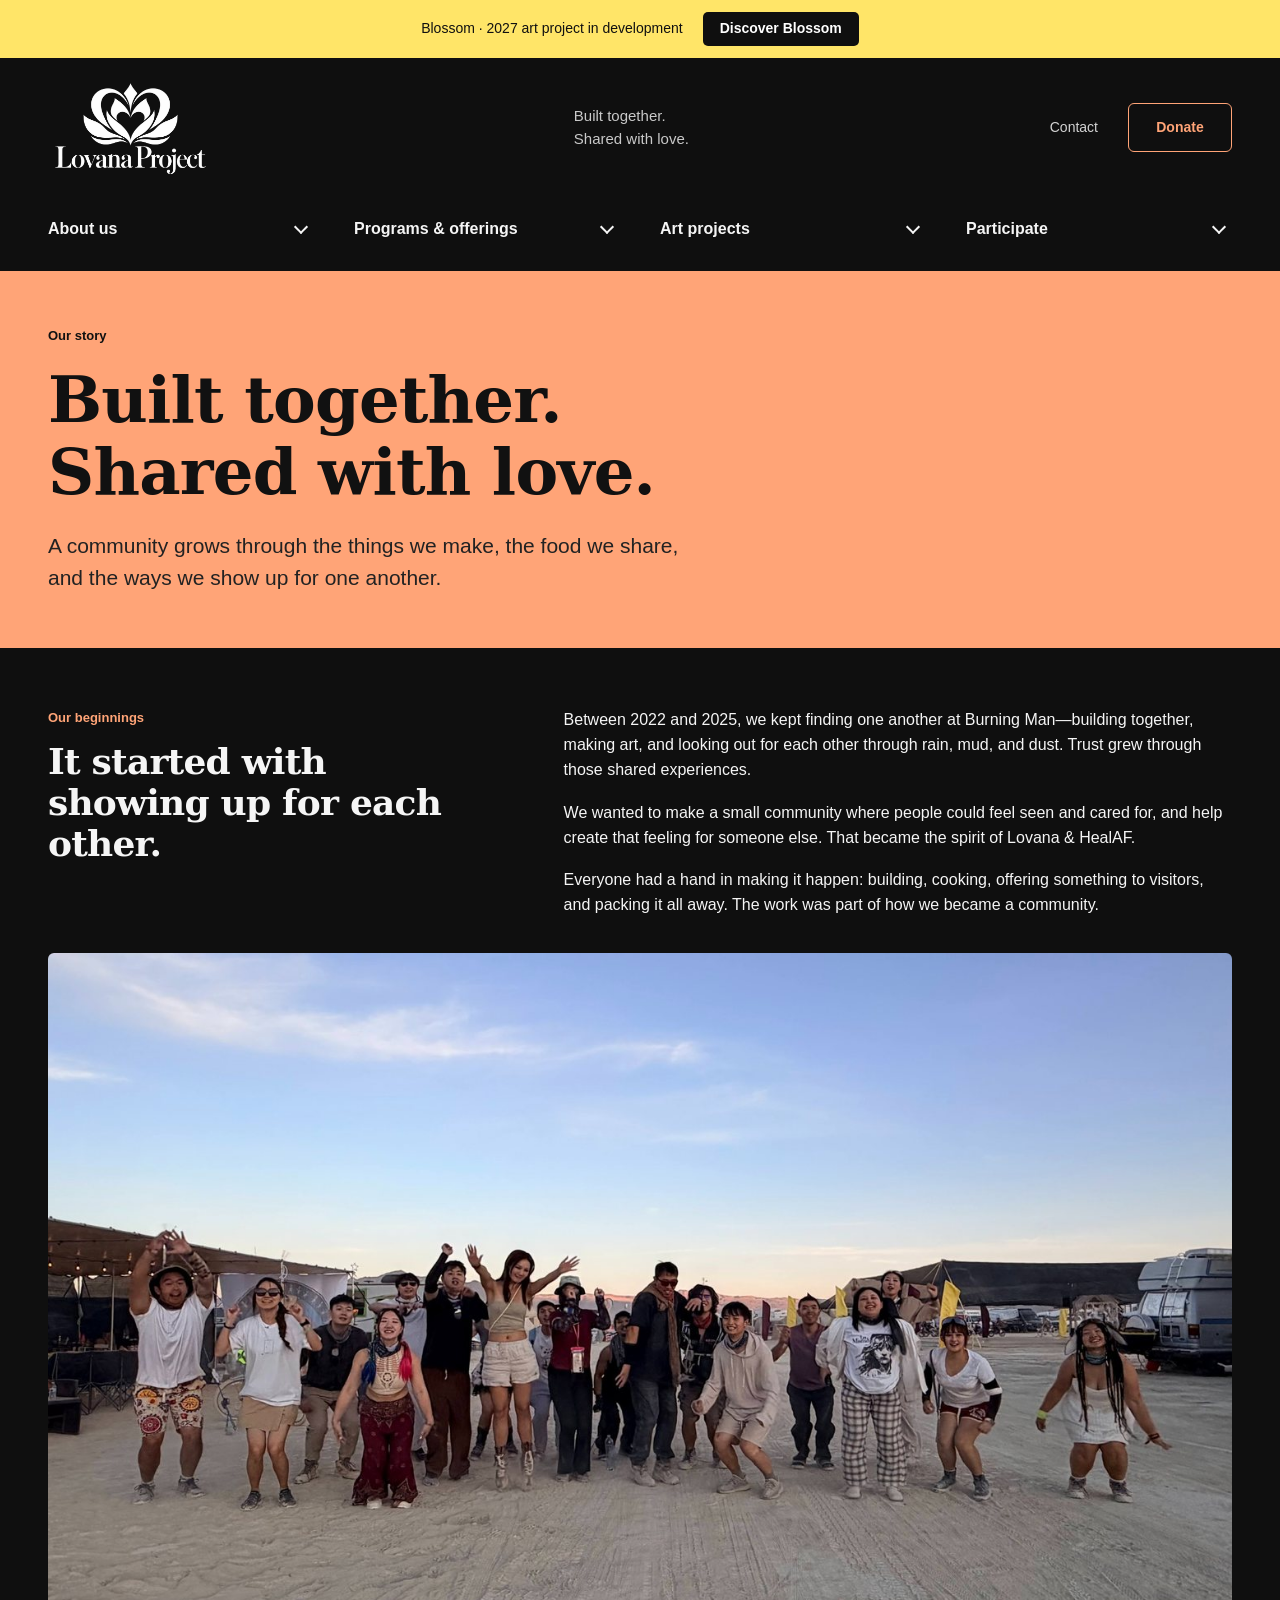
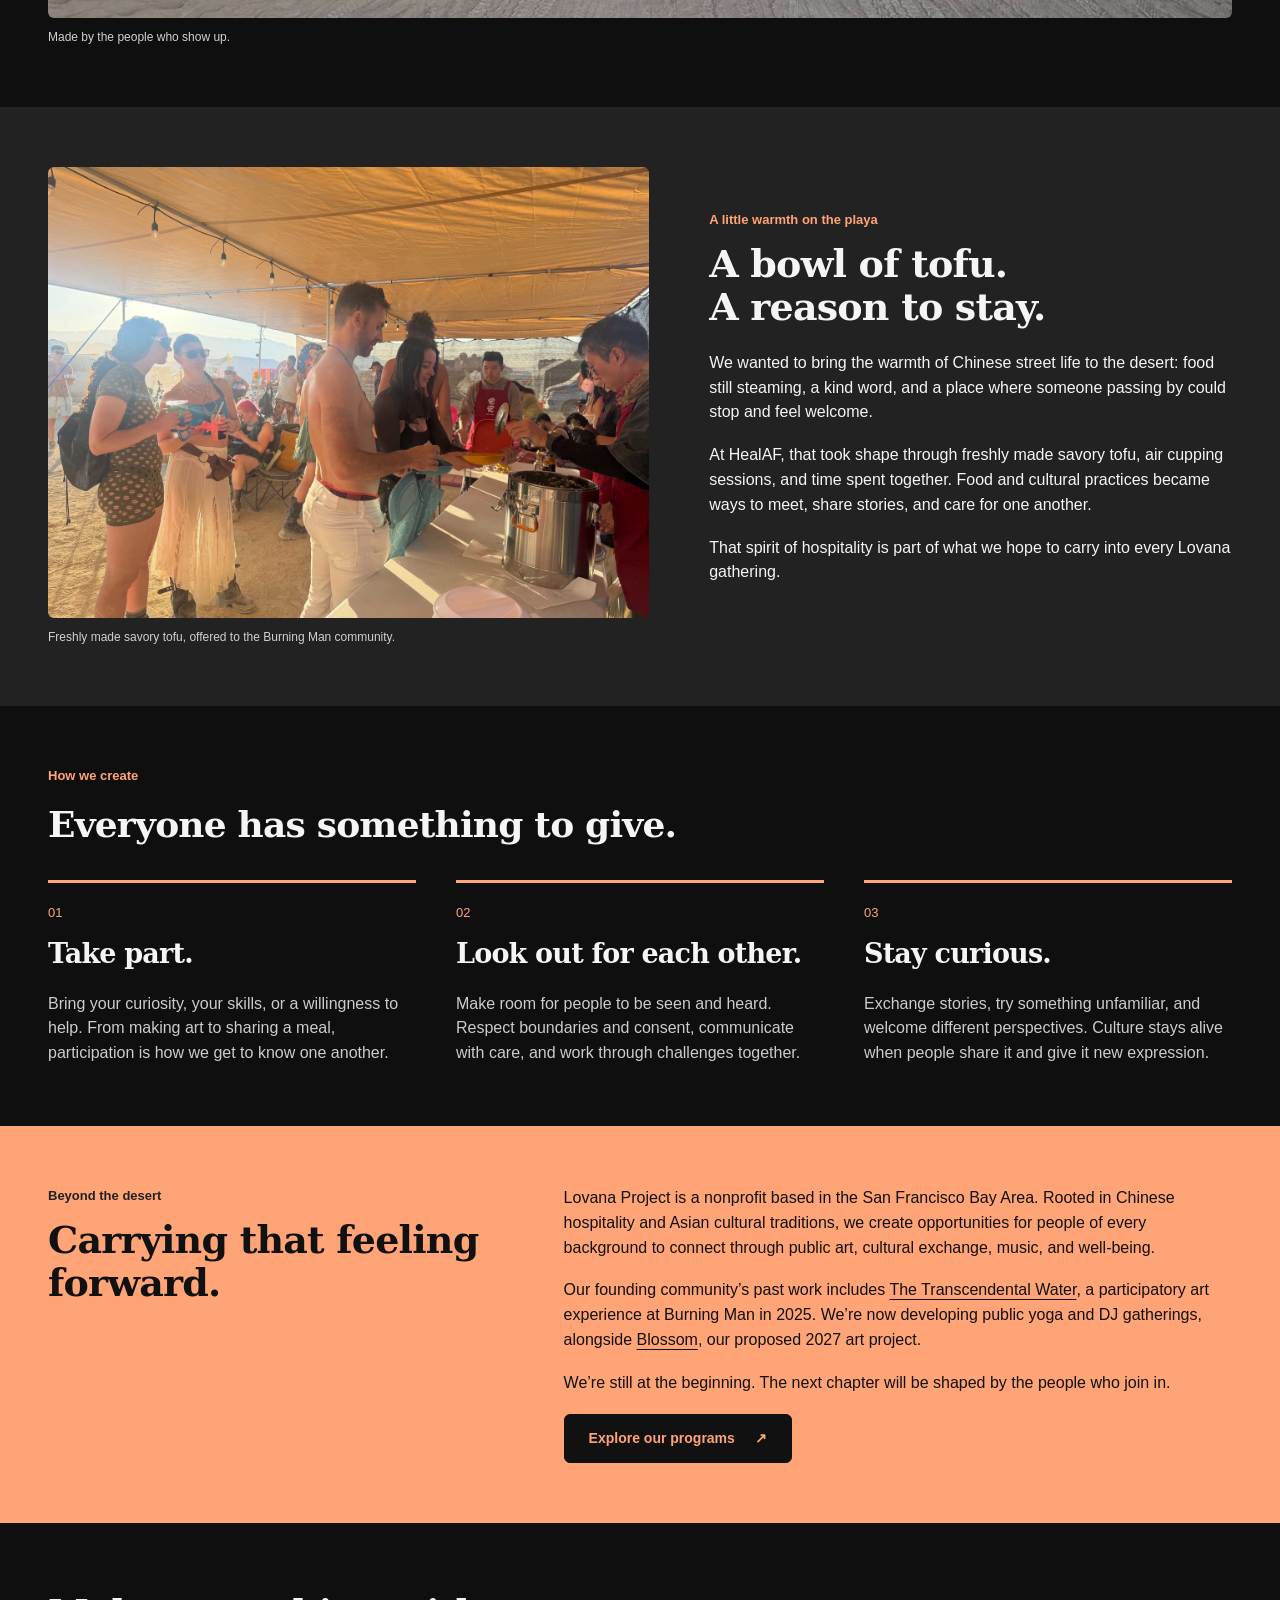
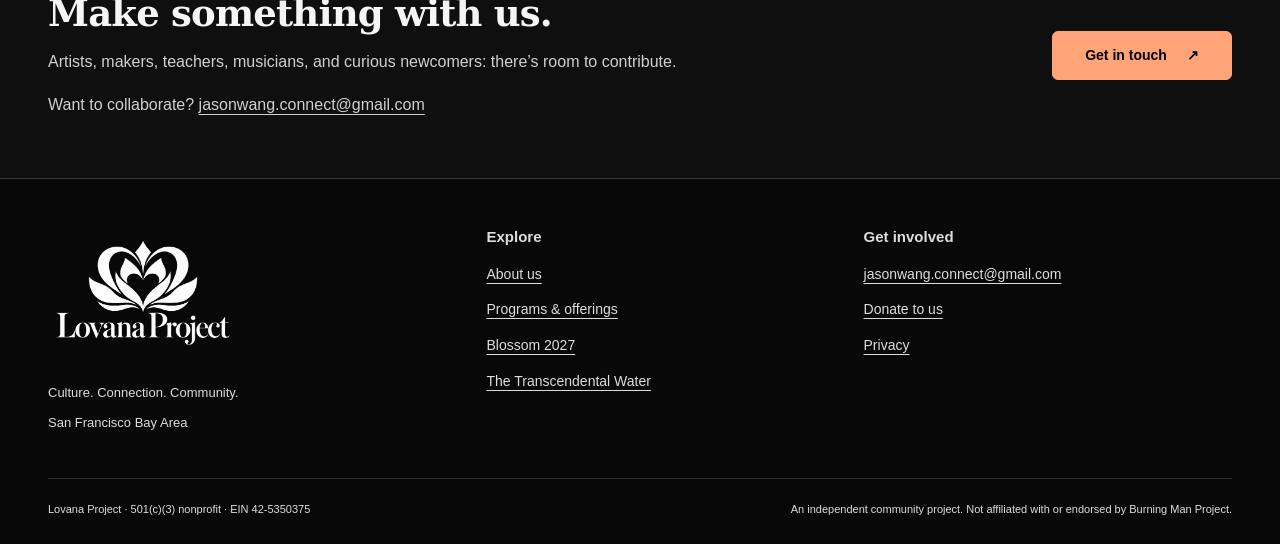
==== about.html @ 2de6d7d1 "Share Lovana's community story and refresh the public slogan" ====
<!doctype html>
<html lang="en"><head><meta charset="utf-8"><meta name="viewport" content="width=device-width, initial-scale=1"><meta name="description" content="The story of Lovana Project: friendships formed through building, gifting, and caring for one another, growing into public art and cultural connection."><meta name="theme-color" content="#111111"><title>About us — Lovana Project</title><link rel="stylesheet" href="assets/style.css?v=about-story-1"><script src="assets/site.js" defer></script></head>
<body class="about-layout"><a class="skip" href="#main">Skip to content</a><header class="movement-header">
<div class="notice-bar"><span>Blossom · 2027 art project in development</span><a href="blossom.html">Discover Blossom</a></div>
<div class="brand-row wrap"><a class="wordmark" href="index.html" aria-label="Lovana Project home"><img class="brand-logo" src="assets/lovana-logo.webp" width="640" height="427" alt="Lovana Project — lotus and heart logo" decoding="async"></a><p class="brand-message">Built together.<br>Shared with love.</p><div class="utility-links"><a href="mailto:jasonwang.connect@gmail.com">Contact</a><a class="button outline" href="donate.html">Donate</a></div></div>
<nav class="main-nav wrap" aria-label="Main navigation">
<details><summary>About us</summary><div class="dropdown-menu"><a href="about.html">Our story</a><a href="about.html#how-we-create">How we create</a><a href="mailto:jasonwang.connect@gmail.com">Contact us</a><a href="privacy.html">Privacy</a></div></details>
<details><summary>Programs &amp; offerings</summary><div class="dropdown-menu"><a href="programs.html">All programs</a><a href="programs.html#offerings">HealAF camp offerings</a><a href="programs.html#underway">Yoga &amp; DJ gatherings</a></div></details>
<details><summary>Art projects</summary><div class="dropdown-menu"><a href="blossom.html">Blossom · 2027</a><a href="programs.html#transcendental-water">The Transcendental Water · 2025</a></div></details>
<details><summary>Participate</summary><div class="dropdown-menu"><a href="index.html#participate">Get involved</a><a href="mailto:jasonwang.connect@gmail.com">Collaborate with us</a><a href="donate.html">Support Lovana Project</a></div></details>
</nav></header><main id="main">
<section class="about-masthead section"><div class="wrap"><p class="eyebrow">Our story</p><h1>Built together.<br>Shared with love.</h1><p class="intro">A community grows through the things we make, the food we share, and the ways we show up for one another.</p></div></section>
<section class="wrap section origin-story"><div><p class="tag">Our beginnings</p><h2>It started with showing up for each other.</h2></div><div class="story-copy"><p>Between 2022 and 2025, we kept finding one another at Burning Man—building together, making art, and looking out for each other through rain, mud, and dust. Trust grew through those shared experiences.</p><p>We wanted to make a small community where people could feel seen and cared for, and help create that feeling for someone else. That became the spirit of Lovana &amp; HealAF.</p><p>Everyone had a hand in making it happen: building, cooking, offering something to visitors, and packing it all away. The work was part of how we became a community.</p></div><figure class="story-wide"><img src="assets/photos/lovana-community.jpg" width="1440" height="809" alt="The Lovana community jumps together outside camp at dusk." decoding="async"><figcaption>Made by the people who show up.</figcaption></figure></section>
<section class="hospitality-story section"><div class="wrap hospitality-grid"><figure><img src="assets/photos/healaf-tofu.jpg" width="1440" height="1080" alt="HealAF volunteers serve freshly made savory tofu to visitors at Burning Man." loading="lazy" decoding="async"><figcaption>Freshly made savory tofu, offered to the Burning Man community.</figcaption></figure><div><p class="tag">A little warmth on the playa</p><h2>A bowl of tofu.<br>A reason to stay.</h2><p>We wanted to bring the warmth of Chinese street life to the desert: food still steaming, a kind word, and a place where someone passing by could stop and feel welcome.</p><p>At HealAF, that took shape through freshly made savory tofu, air cupping sessions, and time spent together. Food and cultural practices became ways to meet, share stories, and care for one another.</p><p>That spirit of hospitality is part of what we hope to carry into every Lovana gathering.</p></div></div></section>
<section class="wrap section" id="how-we-create"><div class="values-heading"><p class="eyebrow">How we create</p><h2>Everyone has something to give.</h2></div><div class="story-values"><article><span class="value-number" aria-hidden="true">01</span><h3>Take part.</h3><p>Bring your curiosity, your skills, or a willingness to help. From making art to sharing a meal, participation is how we get to know one another.</p></article><article><span class="value-number" aria-hidden="true">02</span><h3>Look out for each other.</h3><p>Make room for people to be seen and heard. Respect boundaries and consent, communicate with care, and work through challenges together.</p></article><article><span class="value-number" aria-hidden="true">03</span><h3>Stay curious.</h3><p>Exchange stories, try something unfamiliar, and welcome different perspectives. Culture stays alive when people share it and give it new expression.</p></article></div></section>
<section class="next-chapter section"><div class="wrap next-chapter-grid"><div><p class="tag">Beyond the desert</p><h2>Carrying that feeling forward.</h2></div><div><p>Lovana Project is a nonprofit based in the San Francisco Bay Area. Rooted in Chinese hospitality and Asian cultural traditions, we create opportunities for people of every background to connect through public art, cultural exchange, music, and well-being.</p><p>Our founding community’s past work includes <a href="programs.html#transcendental-water">The Transcendental Water</a>, a participatory art experience at Burning Man in 2025. We’re now developing public yoga and DJ gatherings, alongside <a href="blossom.html">Blossom</a>, our proposed 2027 art project.</p><p>We’re still at the beginning. The next chapter will be shaped by the people who join in.</p><a class="button dark" href="programs.html">Explore our programs <span aria-hidden="true">↗</span></a></div></div></section>
<section class="participate section"><div class="wrap support-inner"><div><h2>Make something with us.</h2><p>Artists, makers, teachers, musicians, and curious newcomers: there’s room to contribute.</p><p class="contact-slot">Want to collaborate? <a href="mailto:jasonwang.connect@gmail.com">jasonwang.connect@gmail.com</a></p></div><a class="button" href="mailto:jasonwang.connect@gmail.com">Get in touch <span aria-hidden="true">↗</span></a></div></section>
</main><footer class="expanded-footer"><div class="wrap footer-grid"><div class="footer-brand"><a class="wordmark" href="index.html"><img class="brand-logo" src="assets/lovana-logo.webp" width="640" height="427" alt="Lovana Project — lotus and heart logo" decoding="async"></a><p>Culture. Connection. Community.</p><p>San Francisco Bay Area</p></div><div><h2>Explore</h2><a href="about.html">About us</a><a href="programs.html">Programs &amp; offerings</a><a href="blossom.html">Blossom 2027</a><a href="programs.html#transcendental-water">The Transcendental Water</a></div><div><h2>Get involved</h2><a href="mailto:jasonwang.connect@gmail.com">jasonwang.connect@gmail.com</a><a href="donate.html">Donate to us</a><a href="privacy.html">Privacy</a></div></div><div class="wrap footer-legal"><p>Lovana Project · 501(c)(3) nonprofit<span class="ein-slot"> · EIN 42-5350375</span></p><p>An independent community project. Not affiliated with or endorsed by Burning Man Project.</p></div></footer></body></html>
---- assets/style.css ----
:root{--paper:#111;--ink:#f5f2eb;--muted:#c4c2bd;--accent:#ffa16e;--line:#454545;--panel:#202020;--serif:Georgia,'Times New Roman',serif}
*{box-sizing:border-box}html{scroll-behavior:smooth;scroll-padding-top:24px}body{margin:0;background:var(--paper);color:var(--ink);font-family:Arial,Helvetica,sans-serif;font-size:16px;line-height:1.55}a{color:inherit;text-underline-offset:4px}a:hover{color:var(--accent)}a:focus-visible{outline:3px solid var(--accent);outline-offset:5px}::selection{background:var(--accent);color:#111}.wrap{width:min(1200px,calc(100% - 96px));margin-inline:auto}img{max-width:100%}figure{margin:0}picture{display:block}figure img{display:block;width:100%;height:auto}figcaption{font-size:12px;line-height:1.55;color:var(--muted);margin-top:10px}p{margin:0 0 18px}h1,h2,h3{font-family:var(--serif);font-weight:700;line-height:1.13;letter-spacing:-.7px;margin:0 0 22px}h1{font-size:58px}h2{font-size:36px}h3{font-size:25px}em{font-style:normal;color:inherit}h3 a{text-decoration:none}.skip{position:absolute;top:-100px;left:20px;z-index:4;background:var(--accent);color:#111;padding:12px}.skip:focus{top:10px}.section{padding-block:64px}.site-header.wrap{width:100%;padding:26px max(48px,calc((100vw - 1200px)/2));display:flex;align-items:center;justify-content:space-between;gap:30px;background:#101010;border-bottom:1px solid #303030}.wordmark{font-family:var(--serif);font-size:31px;font-weight:700;line-height:1;text-decoration:none;letter-spacing:-.6px;color:var(--ink)}.wordmark span{display:block;font-size:25px;line-height:1.2;letter-spacing:0}.site-header nav{display:flex;align-items:center;gap:32px;font-size:15px;font-weight:600}.site-header nav>a{text-decoration:none}.site-header nav>a:not(.button):hover{text-decoration:underline}.button{display:inline-flex;align-items:center;justify-content:center;gap:20px;min-height:48px;padding:13px 23px;background:var(--accent);border:1px solid var(--accent);border-radius:4px;color:#111;text-decoration:none;font-size:14px;font-weight:700;line-height:1.4}.button:hover{background:#ff8a49;border-color:#ff8a49;color:#111}.button.small{min-height:44px;padding:11px 23px}.button.dark,.button.light{background:#111;border-color:#111;color:#fff}.button.dark:hover,.button.light:hover{background:#303030;color:#fff}.text-link{display:inline-block;font-size:14px;font-weight:600;text-decoration:underline;text-underline-offset:5px}.eyebrow,.tag{font-family:Arial,Helvetica,sans-serif;font-size:11px;font-weight:700;letter-spacing:1px;text-transform:uppercase;color:var(--accent)}.eyebrow{margin-bottom:18px}.tag{margin-bottom:13px}.intro{font-size:20px;line-height:1.5;max-width:720px}.fine{font-size:12px;line-height:1.6;color:var(--muted)}.large-copy{font-size:23px;line-height:1.45}.home-hero{position:relative;background:#111}.home-hero .hero-photo img{width:100%;height:auto;display:block;border-radius:0}.home-hero .hero-photo picture{position:relative}.home-hero .hero-photo picture:after{content:"";position:absolute;inset:0;background:linear-gradient(180deg,rgba(0,0,0,.58),transparent 62%);pointer-events:none}.home-hero .hero-photo figcaption{padding:10px max(48px,calc((100vw - 1200px)/2));margin:0;display:flex;justify-content:space-between;gap:20px;background:#111}.splash-copy{position:absolute;top:9%;left:max(48px,calc((100vw - 1200px)/2));max-width:650px;pointer-events:none}.splash-copy h1{font-size:clamp(38px,5.1vw,76px);color:#fff;text-shadow:0 2px 12px #0005}.splash-copy p{font-size:17px;color:#fff}.welcome-band{background:var(--accent);color:#111;padding-block:38px}.welcome-inner{display:flex;align-items:center;justify-content:space-between;gap:60px}.welcome-inner>div{max-width:800px}.welcome-inner h2{font-size:31px;margin-bottom:12px}.welcome-inner p{margin:0}.welcome-inner .button{flex-shrink:0}.heading-row{display:flex;align-items:center;justify-content:space-between;gap:30px;margin-bottom:28px}.heading-row h2{margin:0}.story-cards{display:grid;grid-template-columns:repeat(3,1fr);gap:32px}.story-cards article{display:flex;flex-direction:column;align-items:flex-start}.card-image{width:100%;display:block;margin-bottom:20px}.card-image img{display:block;width:100%;aspect-ratio:4/3;object-fit:cover;border-radius:4px}.story-cards h3{margin-bottom:14px}.story-cards .tag{margin-bottom:10px}.story-cards p:not(.tag){font-size:15px;color:var(--muted)}.story-cards .button{margin-top:auto}.upcoming-note{border-top:1px solid var(--line);padding-top:27px;margin:35px 0 0;color:var(--muted);font-size:14px}.upcoming-note a{color:var(--accent)}.about-band{background:var(--panel)}.about-inner{display:grid;grid-template-columns:1fr 1.15fr;gap:80px}.about-inner p:not(.tag){color:var(--muted)}.about-inner .text-link{color:var(--accent)}.participate{background:#262626}.participate .eyebrow{color:var(--accent)}.participate p{max-width:760px;color:var(--muted)}.participate .button.light{background:var(--accent);color:#111;border-color:var(--accent)}.support-inner{display:flex;justify-content:space-between;align-items:center;gap:50px}.support-inner h2{margin-bottom:15px}.support-inner p:last-child{margin-bottom:0}.support-inner .button{min-width:180px;flex-shrink:0}.site-footer.wrap{width:100%;padding:40px max(48px,calc((100vw - 1200px)/2));display:flex;justify-content:space-between;gap:45px;background:#080808;font-size:12px;border-top:1px solid #333}.site-footer .wordmark{display:block;margin-bottom:20px;font-size:28px}.site-footer .wordmark span{font-size:22px}.site-footer p{margin-bottom:8px}.site-footer>div:last-child{max-width:490px}.affiliation{margin-top:18px}.page-intro{padding-block:58px 45px}.page-intro h1{font-size:60px;margin-bottom:25px}.page-intro>.intro{max-width:780px;color:var(--muted)}.section-nav{display:flex;gap:15px 28px;flex-wrap:wrap;margin-top:28px;font-size:14px}.section-nav a{color:var(--accent);padding-block:6px}.section-heading{display:flex;justify-content:space-between;align-items:flex-start;gap:50px;margin-bottom:30px}.section-heading h2{width:66%;margin:0}.underway{background:#1d1d1d}.blossom-teaser{display:grid;grid-template-columns:1.35fr 1fr;gap:40px;align-items:center;text-decoration:none;margin-bottom:40px}.blossom-teaser>img{display:block;width:100%;height:auto;border-radius:4px}.blossom-teaser>span{display:flex;flex-direction:column;align-items:flex-start;gap:15px;color:var(--ink)}.blossom-teaser .tag{margin:0}.blossom-teaser strong{font-family:var(--serif);font-size:42px;line-height:1.1}.blossom-teaser .text-link{color:var(--accent)}.program{display:grid;grid-template-columns:45px 1fr 1.35fr;gap:24px;padding-block:30px;border-top:1px solid var(--line)}.program-number{color:var(--muted);font-size:12px;padding-top:3px}.program h3{font-size:28px;margin:0}.program .tag{margin-bottom:12px}.program-detail p:not(.fine){color:var(--muted);font-size:15px}.program-detail p:last-child{margin-bottom:0}.programs{background:#111}.camp-gallery{display:grid;grid-template-columns:1fr 1fr;gap:24px;margin:12px 0 30px}.camp-gallery img{width:100%;aspect-ratio:4/3;object-fit:cover;border-radius:4px}.camp-gallery .tofu-offering{grid-column:1 / -1}.camp-gallery .tofu-offering img{aspect-ratio:16/9;object-position:center 55%}.past{display:grid;grid-template-columns:1fr 2fr;gap:40px}.past .year{font-family:var(--serif);font-size:72px;font-weight:700;color:var(--accent);line-height:1}.past>div>p:not(.tag):not(.eyebrow):not(.large-copy){color:var(--muted)}.art-gallery{grid-column:1 / -1;display:grid;grid-template-columns:1.5fr 1fr;gap:24px}.art-gallery img{height:440px;width:100%;object-fit:cover;border-radius:4px}.art-gallery figure:last-child img{object-position:center 64%}.project-moments{grid-column:1 / -1;display:grid;grid-template-columns:1.25fr 1fr;gap:24px}.project-moments figure:nth-child(1){grid-column:1;grid-row:1}.project-moments figure:nth-child(2){grid-column:1;grid-row:2}.project-moments figure:nth-child(3){grid-column:2;grid-row:1 / 3;align-self:center}.project-moments img{height:auto;width:100%;display:block;border-radius:4px}.back-link{display:inline-block;font-size:13px;margin-bottom:25px;color:var(--accent)}.blossom-title{display:flex;align-items:center;justify-content:space-between;gap:50px}.blossom-title h1{font-size:92px;margin:0}.blossom-title>.intro{max-width:440px;margin:0}.project-status{font-size:13px;color:var(--muted);margin-block:22px 30px}.blossom-hero img,.blossom-journey img,.design-section figure img{width:100%;height:auto;display:block;border-radius:4px}.project-story{display:grid;grid-template-columns:1fr 2fr;gap:40px}.project-story>div{max-width:750px}.project-story p:not(.large-copy):not(.eyebrow){color:var(--muted)}.project-story .button{margin-top:12px}.video-note{margin-top:10px}.blossom-journey{background:#232323}.journey-steps{list-style:none;padding:0;display:grid;grid-template-columns:repeat(3,1fr);gap:32px;margin:32px 0 0}.journey-steps h3{font-size:24px;margin-bottom:12px}.journey-steps p{font-size:14px;margin:0;color:var(--muted)}.journey-steps .tag{display:block;margin-bottom:12px}.design-section{background:#1c1c1c}.project-facts{display:grid;grid-template-columns:repeat(3,1fr);gap:25px 35px;margin:35px 0 26px}.project-facts div{border-top:1px solid var(--line);padding-top:15px}.project-facts dt{text-transform:uppercase;font-size:10px;letter-spacing:1px;margin-bottom:9px;color:var(--accent)}.project-facts dd{margin:0;font-size:15px}.project-actions{display:flex;align-items:center;gap:25px;flex-wrap:wrap}.project-actions .text-link{color:var(--accent)}.giving-simple{min-height:65vh;padding-block:90px 80px;text-align:center;max-width:850px}.giving-simple h1{font-size:58px;margin-bottom:25px}.giving-simple .intro{max-width:600px;margin:0 auto 35px;color:var(--muted)}.giving-simple #giving-status{margin:0 auto 35px;max-width:560px}.giving-simple #giving-status>.button{min-width:300px;min-height:80px;font-size:24px;padding:22px 40px;gap:40px}.giving-note{font-size:13px;line-height:1.65;color:var(--muted);max-width:390px;margin:18px auto 0}.giving-simple>.fine{margin:0}.prose{max-width:850px;padding-block:65px}.prose h1{font-size:60px;margin-bottom:30px}.prose h2{font-size:28px;margin-top:40px}.prose p{color:var(--muted)}.anchor-alias{display:block}
@media(max-width:1000px){.wrap{width:calc(100% - 56px)}.site-header.wrap{padding-inline:28px}.site-header nav{gap:22px;font-size:14px}.splash-copy{left:28px}.home-hero .hero-photo figcaption,.site-footer.wrap{padding-inline:28px}.welcome-inner{gap:30px}.story-cards{gap:22px}.about-inner{gap:40px}.blossom-title{align-items:flex-start;flex-direction:column;gap:18px}.blossom-title h1{font-size:85px}.art-gallery img{height:350px}.project-facts{grid-template-columns:repeat(2,1fr)}}
@media(max-width:720px){.wrap{width:calc(100% - 40px)}.section{padding-block:44px}.site-header.wrap{padding:19px 20px;gap:20px;align-items:flex-start}.wordmark{font-size:25px}.wordmark span{font-size:21px}.site-header nav{gap:12px 18px;flex-wrap:wrap;justify-content:flex-end;font-size:12px;max-width:240px}.site-header nav .button{padding:8px 17px;min-height:36px;font-size:12px}.splash-copy{left:20px;top:8%;max-width:270px}.splash-copy h1{font-size:clamp(26px,6.7vw,40px);margin-bottom:9px;letter-spacing:-.5px}.splash-copy p{font-size:12px}.home-hero .hero-photo figcaption{padding:9px 20px;font-size:10px;gap:10px}.home-hero .hero-photo figcaption>span:first-child{display:none}.welcome-band{padding-block:28px}.welcome-inner,.support-inner{display:block}.welcome-inner h2{font-size:26px}.welcome-inner .button{margin-top:24px}.heading-row{display:block}.heading-row h2{font-size:31px;margin-bottom:15px}.story-cards{grid-template-columns:1fr;gap:35px}.card-image img{aspect-ratio:4/3}.story-cards article{max-width:520px}.story-cards h3{font-size:26px}.story-cards .button{margin-top:5px}.about-inner,.past,.project-story{grid-template-columns:1fr;gap:18px}.about-inner h2{font-size:31px}.support-inner .button{margin-top:25px}.site-footer.wrap{padding:30px 20px;flex-direction:column;gap:25px}.site-footer .wordmark{font-size:25px;margin-bottom:15px}.site-footer .wordmark span{font-size:21px}.page-intro{padding-block:40px 35px}.page-intro h1{font-size:43px}.intro{font-size:18px}.section-heading{display:block;margin-bottom:25px}.section-heading h2{width:100%;font-size:31px}.section-heading>.eyebrow{margin-bottom:14px}.section-nav{gap:8px 24px;margin-top:20px}.blossom-teaser{grid-template-columns:1fr;gap:22px;margin-bottom:30px}.blossom-teaser strong{font-size:35px}.program{grid-template-columns:22px 1fr;gap:15px;padding-block:25px}.program-detail{grid-column:2}.program h3{font-size:26px}.programs .camp-gallery{grid-template-columns:1fr;gap:23px}.camp-gallery .tofu-offering{grid-column:auto}.camp-gallery .tofu-offering img{aspect-ratio:auto}.art-gallery{grid-template-columns:1fr;gap:22px}.art-gallery img{height:auto;object-fit:contain}.art-gallery figure:last-child{max-width:480px;width:100%;margin-inline:auto}.past .year{font-size:55px}.project-moments{grid-template-columns:1fr;gap:22px}.project-moments figure:nth-child(n){grid-column:auto;grid-row:auto}.project-moments figure:last-child{width:100%;max-width:480px;margin-inline:auto}.blossom-title h1{font-size:67px}.blossom-title>.intro{font-size:18px}.project-story h2{font-size:31px}.large-copy{font-size:21px}.journey-steps{grid-template-columns:1fr;gap:28px}.project-facts{grid-template-columns:1fr;gap:20px}.project-actions{gap:20px}.giving-simple{padding-block:65px}.giving-simple h1{font-size:43px}.giving-simple #giving-status>.button{width:100%;min-width:0;font-size:23px}.prose{padding-block:40px}.prose h1{font-size:45px}.prose h2{font-size:26px}}
@media(prefers-reduced-motion:reduce){html{scroll-behavior:auto}}

@media(max-width:720px){.splash-copy p{display:none}}

/* Layout system informed by Burning Man's layered navigation and campaign sections. */
:root{--paper:#0f0f0f;--ink:#f5f5f5;--accent:#ffa477;--muted:#d0d0d0;--serif:Rockwell,'Rockwell Nova','Roboto Slab','DejaVu Serif','Sitka Small',serif;--yellow:#ffe568}
body{font-family:Roboto,Inter,'Helvetica Neue',Arial,sans-serif;background:#0f0f0f}h1,h2,h3{letter-spacing:-.8px;font-family:var(--serif);font-weight:700}h2{font-size:36px}h3{font-size:23px}.section{padding-block:60px}.button{border-radius:6px;background:#ffa477;color:#000;font-size:14px;padding:14px 24px;min-height:49px}.button:hover{background:#ff8b46;color:#000}.eyebrow,.tag{text-transform:none;letter-spacing:0;font-size:13px;font-weight:600}.text-link{font-weight:600}
.movement-header{position:relative;z-index:20;background:#0f0f0f;color:#f5f5f5}.notice-bar{background:var(--yellow);color:#101010;padding:12px 24px;display:flex;align-items:center;justify-content:center;gap:20px;font-size:14px}.notice-bar a{background:#0f0f0f;border-radius:5px;color:#fff;text-decoration:none;padding:6px 17px;font-weight:600}.notice-bar a:hover{color:#ffa477}.brand-row{display:flex;align-items:center;justify-content:space-between;gap:40px;padding-block:23px}.movement-header .wordmark{font-family:var(--serif);font-size:32px;line-height:.95;letter-spacing:-1px}.movement-header .wordmark span{font-family:inherit;font-size:27px;line-height:1.25;letter-spacing:-.6px}.brand-message{font-size:15px;color:#c9c9c9;margin:0 auto;line-height:1.5}.utility-links{display:flex;align-items:center;gap:30px;font-size:14px}.utility-links>a:not(.button){color:#d3d3d3;text-decoration:none}.utility-links .outline{background:transparent;border:1px solid #ffa477;color:#ffa477;min-width:104px;padding:11px 24px}.utility-links .outline:hover{background:#ffa477;color:#000}.main-nav{display:grid;grid-template-columns:repeat(4,1fr);gap:40px;padding-block:9px 19px}.main-nav details{position:relative}.main-nav summary{display:flex;align-items:center;justify-content:space-between;gap:14px;list-style:none;cursor:pointer;padding:10px 0;font-size:16px;font-weight:600}.main-nav summary::-webkit-details-marker{display:none}.main-nav summary:after{content:'';display:block;width:8px;height:8px;border-right:2px solid #f5f5f5;border-bottom:2px solid #f5f5f5;transform:rotate(45deg);margin-right:8px;margin-top:-5px}.main-nav details[open] summary{color:#ffa477}.main-nav details[open] summary:after{transform:rotate(225deg);margin-top:3px;border-color:#ffa477}.dropdown-menu{position:absolute;top:100%;left:-18px;min-width:270px;background:#202020;border-top:3px solid #ffa477;border-radius:0 0 5px 5px;padding:12px 0;box-shadow:0 12px 24px #0007}.main-nav details:last-child .dropdown-menu{left:auto;right:0}.dropdown-menu a{display:block;padding:11px 18px;text-decoration:none;font-size:14px;color:#f5f5f5;line-height:1.4}.dropdown-menu a:hover,.dropdown-menu a:focus{background:#333;color:#ffa477}.main-nav summary:focus-visible{outline:2px solid #ffa477;outline-offset:5px}
.home-hero .hero-photo picture:after{display:none}.home-hero .hero-photo img{height:clamp(420px,43vw,620px);width:100%;object-fit:cover;object-position:center 73%}.home-hero .hero-photo figcaption{font-size:11px;padding-block:8px;background:#0f0f0f}.welcome-band{position:relative;margin-top:-10px;padding:50px 0 55px;background:#ffa477;clip-path:polygon(0 3%,5% 2%,10% 3%,15% 1%,20% 2%,25% 3%,30% 1%,35% 2%,40% 3%,45% 1%,50% 3%,55% 2%,60% 1%,65% 3%,70% 2%,75% 1%,80% 2%,85% 3%,90% 1%,95% 2%,100% 3%,100% 97%,95% 98%,90% 97%,85% 99%,80% 98%,75% 97%,70% 99%,65% 97%,60% 98%,55% 99%,50% 97%,45% 98%,40% 99%,35% 97%,30% 98%,25% 99%,20% 97%,15% 98%,10% 99%,5% 97%,0 98%)}.welcome-inner{display:grid;grid-template-columns:220px 1fr auto;align-items:center;gap:38px}.welcome-inner>div{max-width:650px}.ribbon-photo{width:220px;height:220px;border-radius:50%;overflow:hidden}.ribbon-photo img{width:100%;height:100%;object-fit:cover;object-position:65% center}.welcome-inner .ribbon-kicker{font-size:14px;font-weight:600;margin:0 0 10px}.welcome-inner h1{font-size:34px;line-height:1.15;margin:0 0 16px;letter-spacing:-1px}.welcome-inner h1 br{display:none}.welcome-inner p{font-size:16px}.welcome-inner .button{background:#0f0f0f;color:#ffa477;border-color:#0f0f0f;min-width:180px}.welcome-inner .button:hover{background:#2a2a2a}.home-layout .heading-row{margin-bottom:26px}.home-layout .heading-row h2{font-size:35px}.home-layout .heading-row .text-link{font-size:13px;color:#ffa477}.story-cards{grid-template-columns:repeat(4,1fr);gap:30px}.story-cards h3{font-size:22px;line-height:1.27;letter-spacing:-.6px}.story-cards p:not(.tag){font-size:15px;line-height:1.45}.story-cards .tag{font-size:11px;margin-bottom:10px;color:#ffa477}.card-image{margin-bottom:17px}.card-image img{border-radius:6px;aspect-ratio:4/3}.story-cards .button{font-size:13px;padding:12px 16px;min-height:46px;margin-top:6px}.program-poster{width:100%;aspect-ratio:4/3;background:#ffa477;border-radius:6px;color:#101010;display:flex;flex-direction:column;justify-content:center;padding:22px;margin-bottom:17px;font-family:var(--serif);font-weight:700;font-size:26px;line-height:1.15;letter-spacing:-1px}.story-cards .upcoming-note{border:0;margin:0;padding:0;font-size:15px;line-height:1.45}.story-cards .upcoming-note a{display:inline-block;background:#ffa477;color:#000;text-decoration:none;border-radius:6px;font-weight:700;padding:12px 16px;margin-top:20px;font-size:13px}.underway-board{background-color:#181818;background-image:linear-gradient(135deg,#232323 25%,transparent 25%),linear-gradient(225deg,#232323 25%,transparent 25%),linear-gradient(45deg,#131313 25%,transparent 25%),linear-gradient(315deg,#131313 25%,transparent 25%);background-size:130px 130px;background-position:0 0,0 0,65px 65px,65px 65px}.underway-grid{display:grid;grid-template-columns:.75fr 1.3fr;gap:55px;align-items:start}.underway-grid>figure{padding-top:8px}.underway-grid>figure img{border-radius:6px}.underway-grid h2{font-size:36px;margin-bottom:22px}.underway-row{display:grid;grid-template-columns:57px 1fr 20px;gap:20px;align-items:start;background:#0f0f0fe8;border:1px solid #666;border-radius:6px;padding:20px;text-decoration:none;margin-bottom:14px}.underway-row:hover{border-color:#ffa477;color:inherit}.row-year{color:#ffa477;font-size:14px;font-weight:700}.underway-row strong{display:block;font-family:var(--serif);font-size:23px;line-height:1.2;letter-spacing:-.5px;margin-bottom:8px}.underway-row>span>span{display:block;font-size:14px;color:#ccc}.underway-grid .button{margin-top:9px}.about-band{background:#ffa477;color:#0f0f0f}.about-inner{display:grid;grid-template-columns:1fr 1.3fr;gap:20px 55px;align-items:start}.community-cutout{grid-column:1;grid-row:1 / 3;align-self:center}.community-cutout img{height:auto;border-radius:45% 45% 8px 8px}.about-inner>div{grid-column:2}.about-inner h2{font-size:36px}.about-inner .tag{color:#0f0f0f;font-size:14px}.about-inner p:not(.tag){color:#222;font-size:16px}.about-inner .text-link{color:#0f0f0f}.participate{background:#0f0f0f}.support-inner{padding-top:10px}.support-inner h2{font-size:37px}.support-inner .button{background:#ffa477;color:#000}.expanded-footer{background:#080808;color:#ddd;border-top:1px solid #363636;padding:50px 0 25px}.footer-grid{display:grid;grid-template-columns:1.2fr 1fr 1.2fr;gap:70px}.footer-grid .wordmark{font-family:var(--serif);font-size:34px;display:inline-block;margin-bottom:20px;color:#f5f5f5}.footer-grid .wordmark span{font-size:29px}.footer-grid p{font-size:13px;margin-bottom:10px}.footer-grid h2{font-family:Arial,sans-serif;font-size:15px;letter-spacing:0;margin-bottom:18px}.footer-grid>div>a:not(.wordmark){display:block;font-size:14px;margin-bottom:14px}.footer-legal{border-top:1px solid #303030;margin-top:35px;padding-top:22px;display:flex;justify-content:space-between;gap:35px}.footer-legal p{font-size:11px;margin:0;line-height:1.6}
.programs-layout .page-intro{width:100%;max-width:none;background:#ffa477;color:#0f0f0f;padding:45px max(48px,calc((100vw - 1200px)/2)) 38px}.programs-layout .page-intro h1{font-size:49px;letter-spacing:-1.5px}.programs-layout .page-intro .eyebrow,.programs-layout .page-intro .intro{color:#0f0f0f}.programs-layout .section-nav{border-top:1px solid #0f0f0f55;padding-top:15px;margin-top:22px;gap:30px}.programs-layout .section-nav a{color:#111;font-weight:600}.section-heading{display:block;margin-bottom:30px}.section-heading h2{width:auto;font-size:36px}.section-heading .eyebrow{margin-bottom:12px}.underway{background:#0f0f0f}.underway .blossom-teaser{background:#202020;padding:25px;border-radius:8px;grid-template-columns:1.3fr 1fr;gap:35px;margin-bottom:25px}.blossom-teaser strong{font-size:42px}.blossom-teaser>span{gap:13px}.blossom-teaser .text-link{background:#ffa477;color:#000;text-decoration:none;padding:12px 22px;border-radius:6px;font-size:14px}.future-pair{display:grid;grid-template-columns:1fr 1fr;gap:25px;margin-bottom:25px}.future-pair .program{display:block;background:#202020;border:1px solid #454545;padding:27px;border-radius:8px}.future-pair .program-number{display:none}.future-pair .program h3{font-size:28px;margin-bottom:19px}.future-pair .program-detail{display:block}.future-pair .program .tag{font-size:13px}.programs-layout #offerings{background:#222}.offering-feature{display:grid;grid-template-columns:.8fr 1.4fr;gap:45px;align-items:center;margin-bottom:35px}.offering-feature>.program{display:block;border:0;padding:0}.offering-feature .program-number{display:none}.offering-feature h3{font-size:30px;margin-bottom:20px}.offering-feature .program-detail{margin-top:22px}.offering-feature .tofu-offering img{height:auto;aspect-ratio:auto;border-radius:6px}.programs-layout .camp-gallery{grid-template-columns:1fr 1fr;gap:30px;margin:0}.programs-layout .camp-gallery img{aspect-ratio:16/9}.past.section.wrap{width:100%;max-width:none;padding:60px max(48px,calc((100vw - 1200px)/2));background:#eae1d0;color:#111;grid-template-columns:.65fr 1.35fr;gap:35px 55px}.past .year{color:#0f0f0f;font-size:74px}.past .tag,.past .eyebrow{color:#222}.past>div>p:not(.tag):not(.eyebrow):not(.large-copy){color:#333}.past h2{font-size:38px}.past figcaption{color:#4e493f}.past .art-gallery{gap:30px}.past .art-gallery img{height:410px}.past .project-moments{grid-template-columns:1fr 1fr .75fr;gap:30px}.past .project-moments figure:nth-child(n){grid-column:auto;grid-row:auto;align-self:start}.past .project-moments img{border-radius:6px}
.project-masthead{padding-top:35px}.project-masthead .back-link{color:#ffa477;margin-bottom:25px}.project-masthead .eyebrow{font-size:14px}.project-masthead .blossom-title h1{font-size:100px}.project-masthead .project-status{display:inline-block;background:#ffa477;color:#111;padding:9px 14px;border-radius:4px;margin-top:24px}.blossom-layout main>.project-story:nth-of-type(2){background:#ffa477;color:#111;width:100%;max-width:none;padding-inline:max(48px,calc((100vw - 1200px)/2))}.blossom-layout main>.project-story:nth-of-type(2) p{color:#222}.blossom-layout main>.project-story:nth-of-type(2) .eyebrow{color:#111}.blossom-layout main>.project-story:nth-of-type(2) .button{background:#0f0f0f;color:#ffa477;border-color:#0f0f0f}.project-story h2{font-size:36px}.project-story .large-copy{font-size:26px;font-family:var(--serif);font-weight:700;line-height:1.3}.blossom-journey{background:#0f0f0f}.journey-steps li{border-top:4px solid #ffa477;padding:22px 0 0}.journey-steps h3{font-size:25px}.design-section{background:#232323}.project-facts div{border-color:#666}.project-facts dt{font-size:12px;text-transform:none;letter-spacing:0}.blossom-layout .participate{background:#ffa477;color:#111}.blossom-layout .participate p,.blossom-layout .participate .eyebrow{color:#222}.blossom-layout .participate .button.light{background:#111;color:#ffa477;border-color:#111}.blossom-layout .project-actions .text-link{color:#111}
.giving-simple.wrap{max-width:none;width:100%;padding:80px 24px 70px;background:#ffa477;color:#111;min-height:66vh}.giving-simple .eyebrow{color:#111}.giving-simple h1{font-size:52px;max-width:850px;margin-inline:auto}.giving-simple .intro,.giving-simple .giving-note,.giving-simple .fine{color:#222}.giving-simple #giving-status>.button{background:#0f0f0f;border-color:#0f0f0f;color:#ffa477;min-width:330px;min-height:85px;font-size:25px}.giving-simple #giving-status>.button:hover{background:#292929}.prose{padding-block:55px}.prose h1{font-size:51px}.prose h2{font-size:28px}
@media(max-width:1100px){.welcome-inner{grid-template-columns:170px 1fr;gap:25px}.ribbon-photo{width:170px;height:170px}.welcome-inner>.button{grid-column:2;justify-self:start}.story-cards{gap:22px;grid-template-columns:repeat(2,1fr)}.story-cards h3{font-size:26px}.program-poster{font-size:38px}.underway-grid{gap:30px}.footer-grid{gap:35px}.brand-row{gap:25px}.main-nav{gap:25px}.main-nav summary{font-size:14px}.brand-message{font-size:13px}.offering-feature{gap:30px}.project-masthead .blossom-title h1{font-size:85px}}
@media(max-width:720px){h2{font-size:29px}.section{padding-block:42px}.notice-bar{gap:10px;padding:10px 15px;font-size:11px;justify-content:space-between;line-height:1.4}.notice-bar span{max-width:190px}.notice-bar a{padding:6px 10px;white-space:nowrap;font-size:11px}.brand-row{padding-block:18px;gap:20px}.movement-header .wordmark{font-size:27px}.movement-header .wordmark span{font-size:23px}.brand-message{display:none}.utility-links{gap:16px;font-size:12px}.utility-links .outline{min-width:80px;padding:8px 16px;min-height:39px;font-size:12px}.main-nav{grid-template-columns:1fr 1fr;gap:2px 25px;padding:0 0 14px}.main-nav summary{font-size:12px;padding:9px 0}.main-nav summary:after{width:6px;height:6px}.dropdown-menu{min-width:240px;left:0;max-width:calc(100vw - 40px)}.main-nav details:nth-child(even) .dropdown-menu{left:auto;right:0}.dropdown-menu a{font-size:13px;padding:12px 15px}.home-hero .hero-photo img{height:auto;object-fit:contain}.home-hero .hero-photo figcaption{font-size:10px}.welcome-band{margin-top:-4px;padding:32px 0 40px;clip-path:polygon(0 1%,10% 2%,20% 1%,30% 2%,40% 1%,50% 2%,60% 1%,70% 2%,80% 1%,90% 2%,100% 1%,100% 99%,90% 98%,80% 99%,70% 98%,60% 99%,50% 98%,40% 99%,30% 98%,20% 99%,10% 98%,0 99%)}.welcome-inner{grid-template-columns:85px 1fr;gap:18px;align-items:start}.ribbon-photo{width:85px;height:85px;margin-top:7px}.welcome-inner .ribbon-kicker{font-size:11px;margin-bottom:9px}.welcome-inner h1{font-size:26px;line-height:1.2;letter-spacing:-.8px;margin-bottom:13px}.welcome-inner p{font-size:14px}.welcome-inner>.button{grid-column:1 / -1;justify-self:center;min-width:220px;margin-top:6px}.home-layout .heading-row h2{font-size:28px}.home-layout .heading-row{margin-bottom:25px}.story-cards{grid-template-columns:1fr;gap:35px}.story-cards h3{font-size:27px}.program-poster{font-size:39px}.story-cards .button{font-size:14px}.story-cards article{max-width:none}.story-cards .upcoming-note a{font-size:14px}.underway-grid{grid-template-columns:1fr;gap:30px}.underway-grid>figure{display:none}.underway-grid h2{font-size:30px}.underway-row{grid-template-columns:42px 1fr 15px;gap:14px;padding:18px}.underway-row strong{font-size:22px}.underway-row>span>span{font-size:13px}.row-year{font-size:12px}.about-inner{grid-template-columns:1fr;gap:20px}.community-cutout{grid-column:1;grid-row:auto;max-width:400px}.community-cutout img{border-radius:6px;aspect-ratio:16/9;object-fit:cover}.about-inner>div{grid-column:1}.about-inner h2{font-size:30px}.about-inner p:not(.tag){font-size:15px}.about-inner .tag{font-size:13px}.support-inner h2{font-size:30px}.expanded-footer{padding-top:35px}.footer-grid{grid-template-columns:1fr;gap:25px}.footer-grid .wordmark{font-size:30px;margin-bottom:16px}.footer-grid .wordmark span{font-size:25px}.footer-grid>div>a:not(.wordmark){font-size:13px;margin-bottom:12px}.footer-grid h2{margin-bottom:13px}.footer-legal{display:block;margin-top:25px;padding-top:20px}.footer-legal p{margin-bottom:12px}.programs-layout .page-intro{padding:35px 20px 25px}.programs-layout .page-intro h1{font-size:36px}.programs-layout .page-intro>.intro{font-size:16px}.programs-layout .section-nav{gap:8px 19px;font-size:12px;padding-top:12px;margin-top:17px}.section-heading h2{font-size:30px}.underway .blossom-teaser{grid-template-columns:1fr;padding:18px;gap:21px;margin-bottom:22px}.blossom-teaser strong{font-size:36px}.blossom-teaser>span{font-size:15px}.future-pair{grid-template-columns:1fr;gap:20px}.future-pair .program{padding:22px}.future-pair .program h3{font-size:26px}.offering-feature{grid-template-columns:1fr;gap:25px;margin-bottom:25px}.offering-feature h3{font-size:29px}.offering-feature .program-detail{margin-top:18px}.programs-layout .camp-gallery{grid-template-columns:1fr;gap:24px}.past.section.wrap{padding:42px 20px;grid-template-columns:1fr;gap:25px}.past h2{font-size:32px}.past .year{font-size:54px}.past .art-gallery{grid-template-columns:1fr;gap:24px}.past .art-gallery img{height:auto;object-fit:contain}.past .project-moments{grid-template-columns:1fr;gap:24px}.project-masthead .blossom-title h1{font-size:65px}.project-masthead .project-status{font-size:11px;line-height:1.5}.blossom-layout main>.project-story:nth-of-type(2){padding-inline:20px}.project-story h2{font-size:30px}.project-story .large-copy{font-size:23px}.journey-steps h3{font-size:24px}.giving-simple.wrap{padding:55px 20px}.giving-simple h1{font-size:36px}.giving-simple #giving-status>.button{width:100%;min-width:0;font-size:24px}.prose h1{font-size:40px}.prose h2{font-size:26px}}

.story-cards .card-image img{height:auto;aspect-ratio:4/3;object-fit:cover}

@media(min-width:721px){.story-cards h3{min-height:56px}.story-cards article>.button{margin-top:auto}.story-cards .upcoming-note{display:flex;flex-direction:column;flex:1}.story-cards .upcoming-note a{align-self:flex-start;margin-top:auto}}

/* Generated lotus-and-heart identity, shown in white on the dark masthead. */
.movement-header .wordmark,.expanded-footer .wordmark{display:inline-block;line-height:0;flex-shrink:0}.brand-logo{display:block;width:170px;height:auto;max-width:100%;filter:brightness(0) invert(1)}.footer-brand .brand-logo{width:190px}.brand-row{padding-block:15px}.brand-row .brand-logo{width:165px}
@media(max-width:720px){.brand-row{padding-block:12px}.brand-row .brand-logo{width:135px}.footer-brand .brand-logo{width:170px}.utility-links{gap:14px}}

/* The Lovana story: public narrative, shared meals, and participation. */
.about-masthead{background:#ffa477;color:#111;padding-block:55px}
.about-masthead .eyebrow{color:#111}
.about-masthead h1{font-size:64px;max-width:850px}
.about-masthead .intro{max-width:650px;color:#222;font-size:21px;margin-bottom:0}
.origin-story{display:grid;grid-template-columns:.8fr 1.2fr;gap:35px 70px}
.origin-story h2{font-size:36px}
.story-copy{max-width:660px}
.story-copy p:last-child{margin-bottom:0}
.story-wide{grid-column:1 / -1}
.story-wide img{width:100%;height:auto;border-radius:6px}
.hospitality-story{background:#222}
.hospitality-grid{display:grid;grid-template-columns:1.15fr 1fr;gap:60px;align-items:center}
.hospitality-grid img{border-radius:6px}
.hospitality-grid h2{font-size:38px}
.values-heading{max-width:750px;margin-bottom:35px}
.story-values{display:grid;grid-template-columns:repeat(3,1fr);gap:40px}
.story-values article{border-top:3px solid #ffa477;padding-top:20px}
.value-number{display:block;color:#ffa477;font-size:13px;margin-bottom:16px}
.story-values h3{font-size:27px}
.story-values p{color:#ccc;margin-bottom:0}
.next-chapter{background:#ffa477;color:#111}
.next-chapter .tag{color:#222}
.next-chapter-grid{display:grid;grid-template-columns:.8fr 1.2fr;gap:70px}
.next-chapter-grid h2{font-size:38px}
.next-chapter a:not(.button):hover{color:#111}
.next-chapter .button{background:#111;color:#ffa477}
@media(max-width:900px){.origin-story,.next-chapter-grid{gap:30px}.hospitality-grid{gap:30px}.story-values{gap:25px}}
@media(max-width:720px){
 .about-masthead{padding-block:38px}
 .about-masthead h1{font-size:40px}
 .about-masthead .intro{font-size:17px}
 .origin-story,.hospitality-grid,.next-chapter-grid,.story-values{grid-template-columns:1fr;gap:25px}
 .origin-story h2,.hospitality-grid h2,.next-chapter-grid h2{font-size:30px}
 .hospitality-grid figure{order:2}
 .story-values{gap:30px}
 .values-heading{margin-bottom:28px}
}
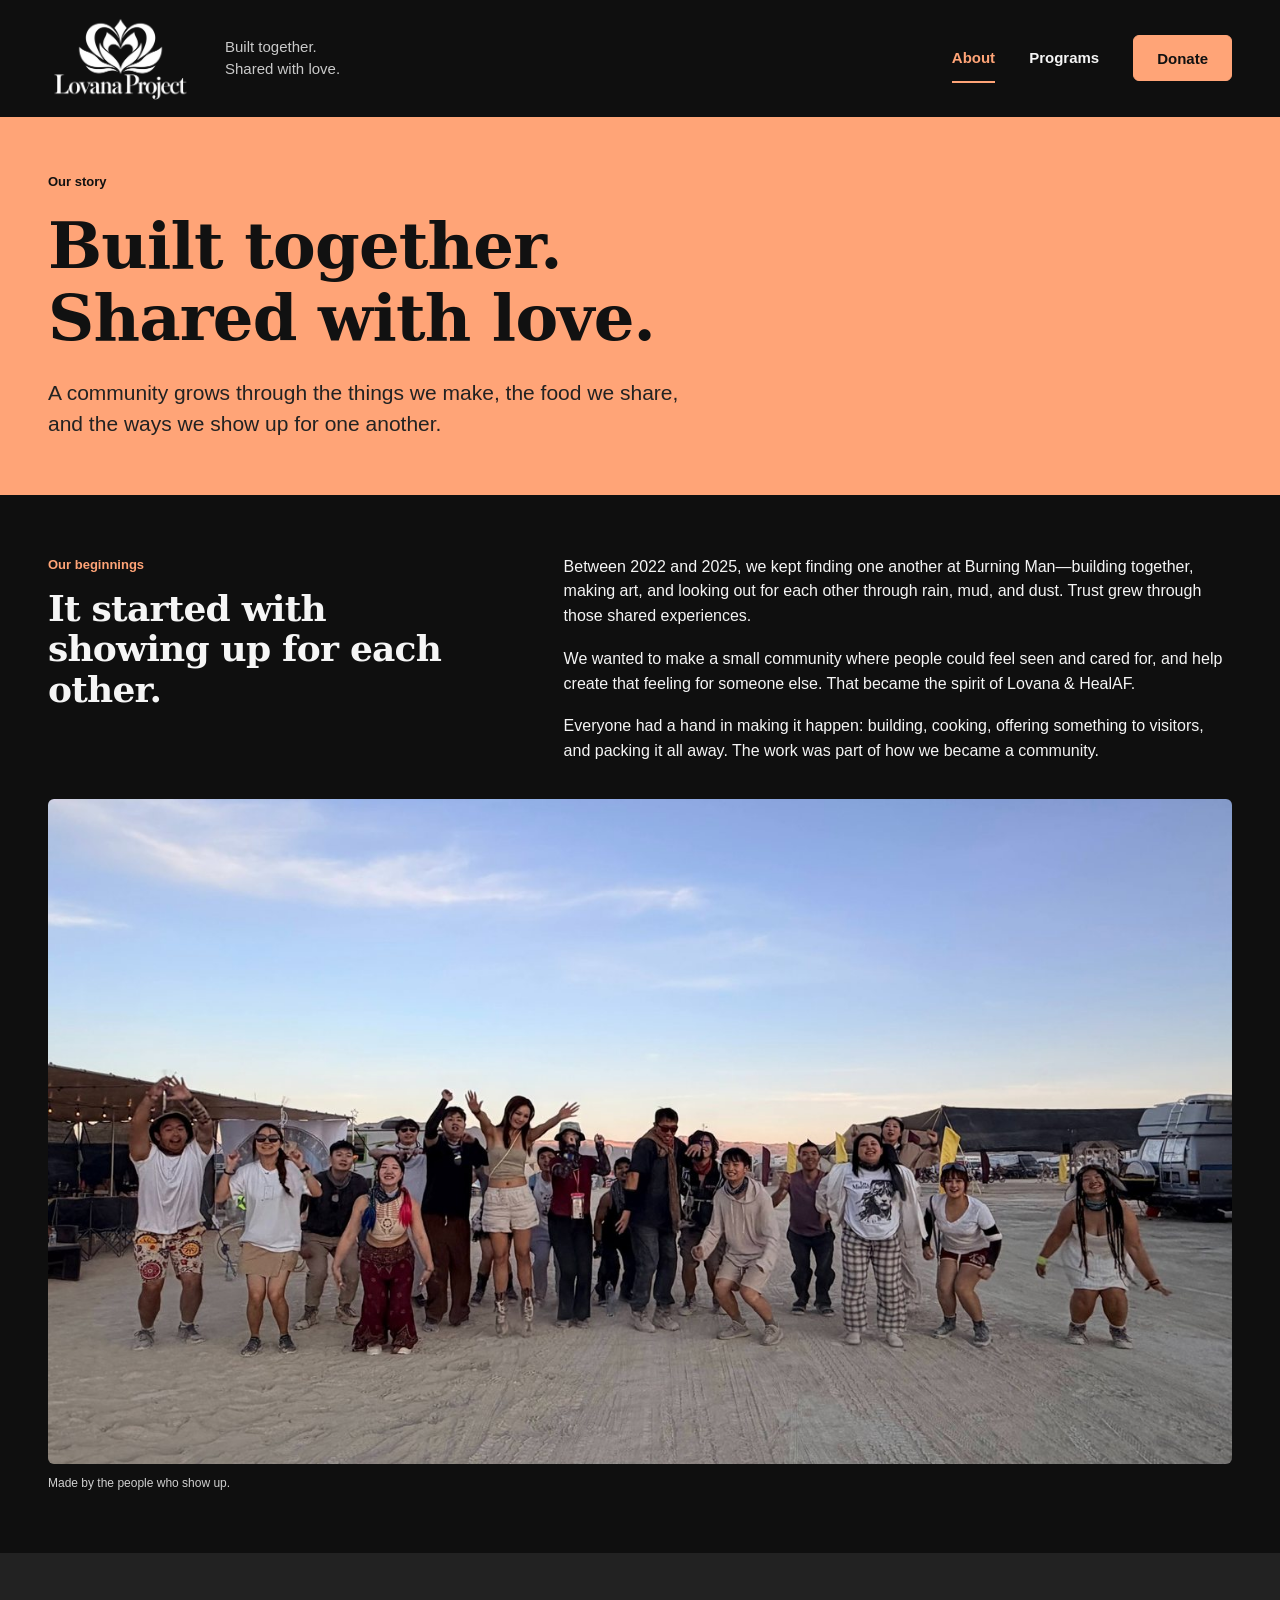
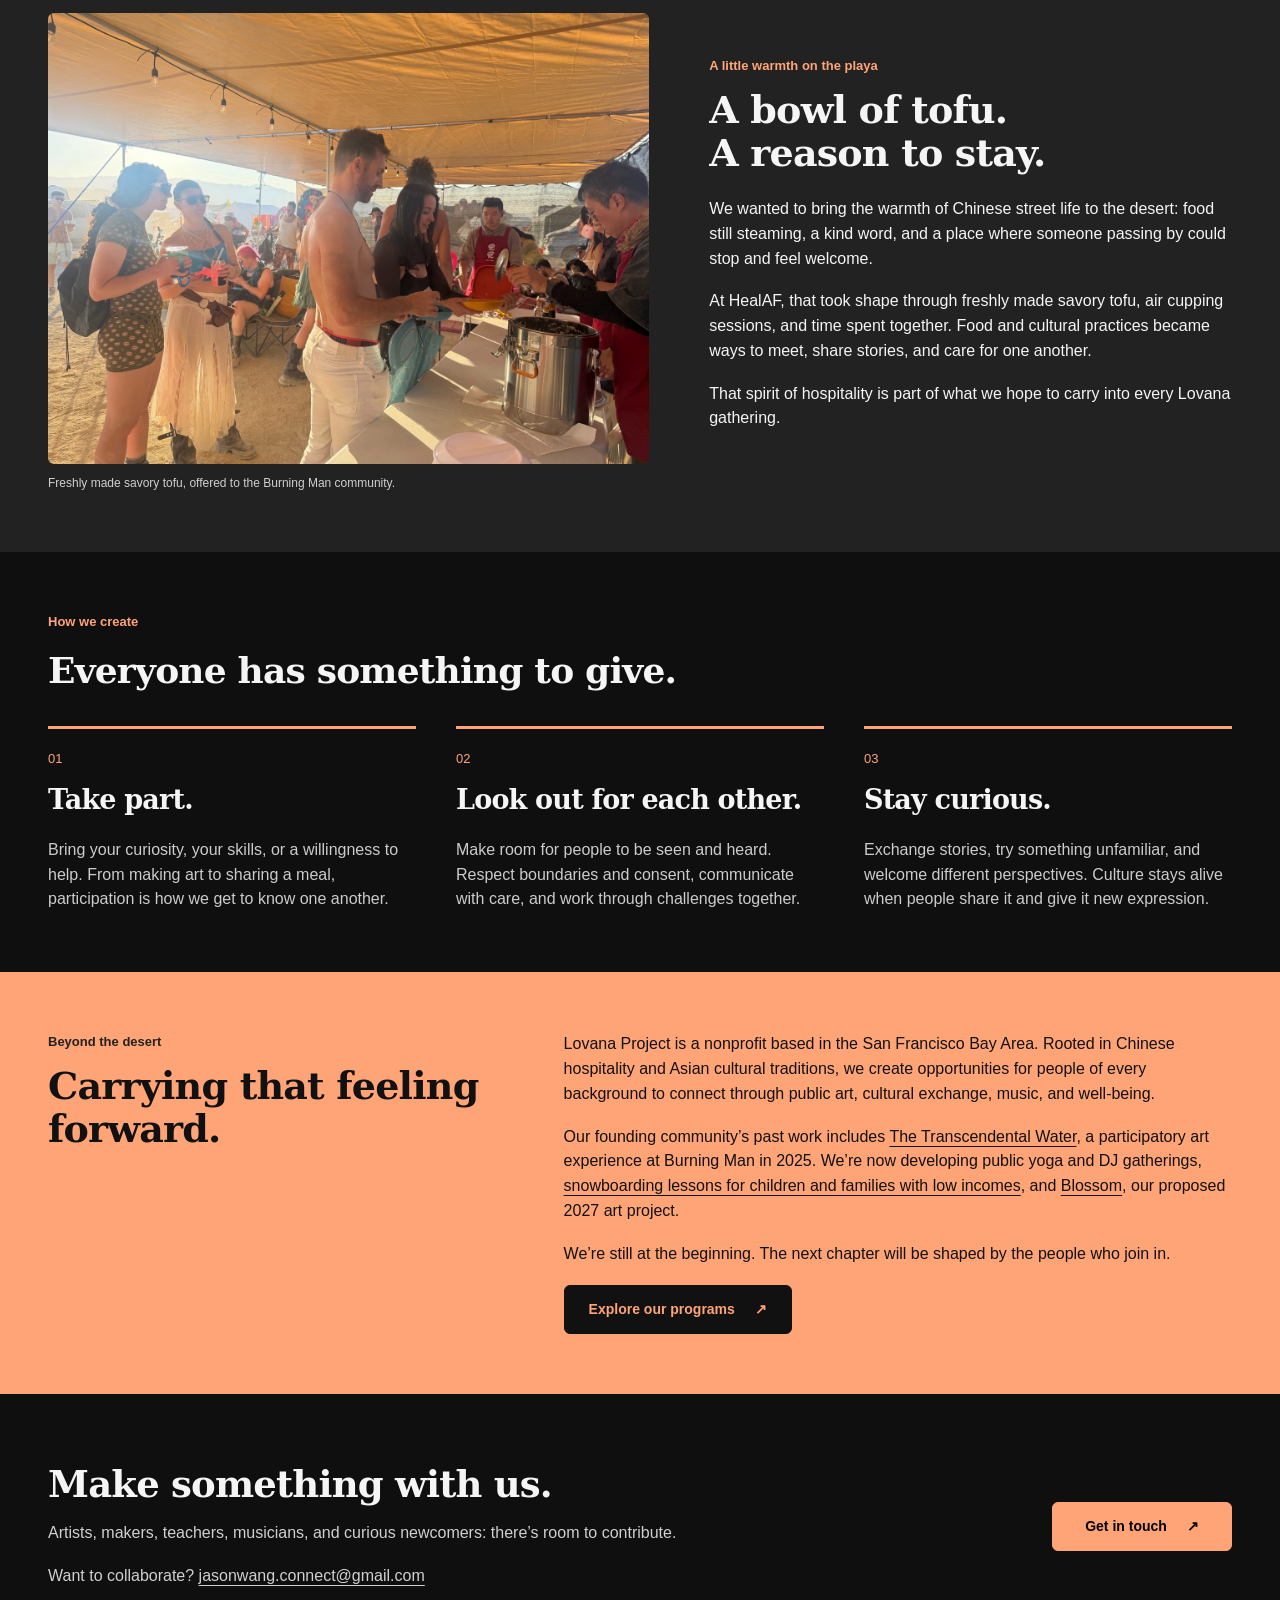
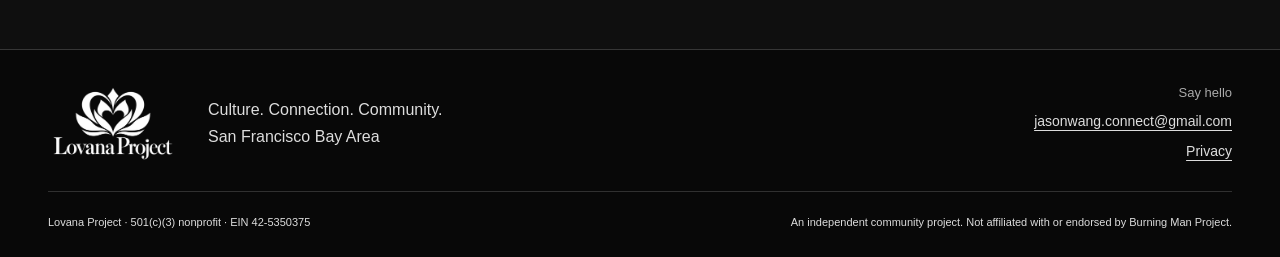
==== commit fbe69b77: "Simplify navigation and introduce Lake Tahoe snowboarding program" ====
--- a/about.html
+++ b/about.html
@@ -1,18 +1,10 @@
 <!doctype html>
-<html lang="en"><head><meta charset="utf-8"><meta name="viewport" content="width=device-width, initial-scale=1"><meta name="description" content="The story of Lovana Project: friendships formed through building, gifting, and caring for one another, growing into public art and cultural connection."><meta name="theme-color" content="#111111"><title>About us — Lovana Project</title><link rel="stylesheet" href="assets/style.css?v=about-story-1"><script src="assets/site.js" defer></script></head>
-<body class="about-layout"><a class="skip" href="#main">Skip to content</a><header class="movement-header">
-<div class="notice-bar"><span>Blossom · 2027 art project in development</span><a href="blossom.html">Discover Blossom</a></div>
-<div class="brand-row wrap"><a class="wordmark" href="index.html" aria-label="Lovana Project home"><img class="brand-logo" src="assets/lovana-logo.webp" width="640" height="427" alt="Lovana Project — lotus and heart logo" decoding="async"></a><p class="brand-message">Built together.<br>Shared with love.</p><div class="utility-links"><a href="mailto:jasonwang.connect@gmail.com">Contact</a><a class="button outline" href="donate.html">Donate</a></div></div>
-<nav class="main-nav wrap" aria-label="Main navigation">
-<details><summary>About us</summary><div class="dropdown-menu"><a href="about.html">Our story</a><a href="about.html#how-we-create">How we create</a><a href="mailto:jasonwang.connect@gmail.com">Contact us</a><a href="privacy.html">Privacy</a></div></details>
-<details><summary>Programs &amp; offerings</summary><div class="dropdown-menu"><a href="programs.html">All programs</a><a href="programs.html#offerings">HealAF camp offerings</a><a href="programs.html#underway">Yoga &amp; DJ gatherings</a></div></details>
-<details><summary>Art projects</summary><div class="dropdown-menu"><a href="blossom.html">Blossom · 2027</a><a href="programs.html#transcendental-water">The Transcendental Water · 2025</a></div></details>
-<details><summary>Participate</summary><div class="dropdown-menu"><a href="index.html#participate">Get involved</a><a href="mailto:jasonwang.connect@gmail.com">Collaborate with us</a><a href="donate.html">Support Lovana Project</a></div></details>
-</nav></header><main id="main">
+<html lang="en"><head><meta charset="utf-8"><meta name="viewport" content="width=device-width, initial-scale=1"><meta name="description" content="The story of Lovana Project: friendships formed through building, gifting, and caring for one another, growing into public art and cultural connection."><meta name="theme-color" content="#111111"><title>About us — Lovana Project</title><link rel="stylesheet" href="assets/style.css?v=simple-nav-tahoe-1"><script src="assets/site.js" defer></script></head>
+<body class="about-layout"><a class="skip" href="#main">Skip to content</a><header class="movement-header simple-header"><div class="wrap brand-row"><a class="wordmark" href="index.html" aria-label="Lovana Project home"><img class="brand-logo" src="assets/lovana-logo.webp" width="640" height="427" alt="Lovana Project — lotus and heart logo" decoding="async"></a><p class="brand-message">Built together.<br>Shared with love.</p><nav class="primary-nav" aria-label="Main navigation"><a href="about.html" aria-current="page">About</a><a href="programs.html">Programs</a><a class="button nav-donate" href="donate.html">Donate</a></nav></div></header><main id="main">
 <section class="about-masthead section"><div class="wrap"><p class="eyebrow">Our story</p><h1>Built together.<br>Shared with love.</h1><p class="intro">A community grows through the things we make, the food we share, and the ways we show up for one another.</p></div></section>
 <section class="wrap section origin-story"><div><p class="tag">Our beginnings</p><h2>It started with showing up for each other.</h2></div><div class="story-copy"><p>Between 2022 and 2025, we kept finding one another at Burning Man—building together, making art, and looking out for each other through rain, mud, and dust. Trust grew through those shared experiences.</p><p>We wanted to make a small community where people could feel seen and cared for, and help create that feeling for someone else. That became the spirit of Lovana &amp; HealAF.</p><p>Everyone had a hand in making it happen: building, cooking, offering something to visitors, and packing it all away. The work was part of how we became a community.</p></div><figure class="story-wide"><img src="assets/photos/lovana-community.jpg" width="1440" height="809" alt="The Lovana community jumps together outside camp at dusk." decoding="async"><figcaption>Made by the people who show up.</figcaption></figure></section>
 <section class="hospitality-story section"><div class="wrap hospitality-grid"><figure><img src="assets/photos/healaf-tofu.jpg" width="1440" height="1080" alt="HealAF volunteers serve freshly made savory tofu to visitors at Burning Man." loading="lazy" decoding="async"><figcaption>Freshly made savory tofu, offered to the Burning Man community.</figcaption></figure><div><p class="tag">A little warmth on the playa</p><h2>A bowl of tofu.<br>A reason to stay.</h2><p>We wanted to bring the warmth of Chinese street life to the desert: food still steaming, a kind word, and a place where someone passing by could stop and feel welcome.</p><p>At HealAF, that took shape through freshly made savory tofu, air cupping sessions, and time spent together. Food and cultural practices became ways to meet, share stories, and care for one another.</p><p>That spirit of hospitality is part of what we hope to carry into every Lovana gathering.</p></div></div></section>
 <section class="wrap section" id="how-we-create"><div class="values-heading"><p class="eyebrow">How we create</p><h2>Everyone has something to give.</h2></div><div class="story-values"><article><span class="value-number" aria-hidden="true">01</span><h3>Take part.</h3><p>Bring your curiosity, your skills, or a willingness to help. From making art to sharing a meal, participation is how we get to know one another.</p></article><article><span class="value-number" aria-hidden="true">02</span><h3>Look out for each other.</h3><p>Make room for people to be seen and heard. Respect boundaries and consent, communicate with care, and work through challenges together.</p></article><article><span class="value-number" aria-hidden="true">03</span><h3>Stay curious.</h3><p>Exchange stories, try something unfamiliar, and welcome different perspectives. Culture stays alive when people share it and give it new expression.</p></article></div></section>
-<section class="next-chapter section"><div class="wrap next-chapter-grid"><div><p class="tag">Beyond the desert</p><h2>Carrying that feeling forward.</h2></div><div><p>Lovana Project is a nonprofit based in the San Francisco Bay Area. Rooted in Chinese hospitality and Asian cultural traditions, we create opportunities for people of every background to connect through public art, cultural exchange, music, and well-being.</p><p>Our founding community’s past work includes <a href="programs.html#transcendental-water">The Transcendental Water</a>, a participatory art experience at Burning Man in 2025. We’re now developing public yoga and DJ gatherings, alongside <a href="blossom.html">Blossom</a>, our proposed 2027 art project.</p><p>We’re still at the beginning. The next chapter will be shaped by the people who join in.</p><a class="button dark" href="programs.html">Explore our programs <span aria-hidden="true">↗</span></a></div></div></section>
+<section class="next-chapter section"><div class="wrap next-chapter-grid"><div><p class="tag">Beyond the desert</p><h2>Carrying that feeling forward.</h2></div><div><p>Lovana Project is a nonprofit based in the San Francisco Bay Area. Rooted in Chinese hospitality and Asian cultural traditions, we create opportunities for people of every background to connect through public art, cultural exchange, music, and well-being.</p><p>Our founding community’s past work includes <a href="programs.html#transcendental-water">The Transcendental Water</a>, a participatory art experience at Burning Man in 2025. We’re now developing public yoga and DJ gatherings, <a href="programs.html#snowboarding">snowboarding lessons for children and families with low incomes</a>, and <a href="blossom.html">Blossom</a>, our proposed 2027 art project.</p><p>We’re still at the beginning. The next chapter will be shaped by the people who join in.</p><a class="button dark" href="programs.html">Explore our programs <span aria-hidden="true">↗</span></a></div></div></section>
 <section class="participate section"><div class="wrap support-inner"><div><h2>Make something with us.</h2><p>Artists, makers, teachers, musicians, and curious newcomers: there’s room to contribute.</p><p class="contact-slot">Want to collaborate? <a href="mailto:jasonwang.connect@gmail.com">jasonwang.connect@gmail.com</a></p></div><a class="button" href="mailto:jasonwang.connect@gmail.com">Get in touch <span aria-hidden="true">↗</span></a></div></section>
-</main><footer class="expanded-footer"><div class="wrap footer-grid"><div class="footer-brand"><a class="wordmark" href="index.html"><img class="brand-logo" src="assets/lovana-logo.webp" width="640" height="427" alt="Lovana Project — lotus and heart logo" decoding="async"></a><p>Culture. Connection. Community.</p><p>San Francisco Bay Area</p></div><div><h2>Explore</h2><a href="about.html">About us</a><a href="programs.html">Programs &amp; offerings</a><a href="blossom.html">Blossom 2027</a><a href="programs.html#transcendental-water">The Transcendental Water</a></div><div><h2>Get involved</h2><a href="mailto:jasonwang.connect@gmail.com">jasonwang.connect@gmail.com</a><a href="donate.html">Donate to us</a><a href="privacy.html">Privacy</a></div></div><div class="wrap footer-legal"><p>Lovana Project · 501(c)(3) nonprofit<span class="ein-slot"> · EIN 42-5350375</span></p><p>An independent community project. Not affiliated with or endorsed by Burning Man Project.</p></div></footer></body></html>+</main><footer class="expanded-footer simple-footer"><div class="wrap simple-footer-top"><div class="footer-brand"><a class="wordmark" href="index.html" aria-label="Lovana Project home"><img class="brand-logo" src="assets/lovana-logo.webp" width="640" height="427" alt="Lovana Project — lotus and heart logo" decoding="async"></a><p>Culture. Connection. Community.<br>San Francisco Bay Area</p></div><div class="footer-contact"><p>Say hello</p><a href="mailto:jasonwang.connect@gmail.com">jasonwang.connect@gmail.com</a><a href="privacy.html">Privacy</a></div></div><div class="wrap footer-legal"><p>Lovana Project · 501(c)(3) nonprofit<span class="ein-slot"> · EIN 42-5350375</span></p><p>An independent community project. Not affiliated with or endorsed by Burning Man Project.</p></div></footer></body></html>
--- a/assets/style.css
+++ b/assets/style.css
@@ -63,3 +63,67 @@
  .story-values{gap:30px}
  .values-heading{margin-bottom:28px}
 }
+
+/* One clear navigation, with project details collected under Programs. */
+.simple-header .brand-row{padding-block:10px;gap:32px}
+.simple-header .brand-logo{width:145px}
+.simple-header .brand-message{margin:0 auto 0 0}
+.primary-nav{display:flex;align-items:center;gap:34px}
+.primary-nav>a{font-size:15px;font-weight:600;text-decoration:none;white-space:nowrap}
+.primary-nav>a:not(.button){padding-block:12px;border-bottom:2px solid transparent}
+.primary-nav>a[aria-current="page"]:not(.button),.primary-nav>a.current-section{color:#ffa477;border-bottom-color:#ffa477}
+.primary-nav .nav-donate{background:#ffa477;color:#111;min-height:46px;padding:11px 23px;margin:0}
+.primary-nav .nav-donate:hover{background:#ffb894}
+.primary-nav .nav-donate[aria-current="page"]{outline:2px solid #f5f2eb;outline-offset:4px}
+.simple-footer{padding-top:30px}
+.simple-footer-top{display:flex;justify-content:space-between;align-items:center;gap:35px}
+.simple-footer .footer-brand{display:flex;align-items:center;gap:30px}
+.simple-footer .footer-brand .wordmark{margin:0}
+.simple-footer .footer-brand .brand-logo{width:130px}
+.simple-footer .footer-brand p{margin:0;line-height:1.7}
+.footer-contact{text-align:right}
+.footer-contact p{font-size:13px;color:#aaa;margin-bottom:8px}
+.footer-contact a{display:block;font-size:14px;margin-top:8px}
+.simple-footer .footer-legal{margin-top:25px}
+.project-card{display:flex;flex-direction:column;height:100%;text-decoration:none;border-radius:6px}
+.project-card>img{width:100%;height:auto;aspect-ratio:4/3;object-fit:cover;border-radius:6px;margin-bottom:18px}
+.project-card>.tag{display:block}
+.project-card h3{min-height:56px}
+.project-card p{color:#ddd;flex:1}
+.project-card .card-cta{display:block;color:#ffa477;font-size:13px;font-weight:700;padding-top:8px;text-decoration:underline;text-underline-offset:5px}
+.project-card:hover{color:#ffa477}
+.project-card:hover img{opacity:.9}
+.programs-followup{font-size:14px;color:#c9c9c9;margin:32px 0 0}
+.programs-followup a{color:#ffa477}
+.snowboard-feature{display:grid;grid-template-columns:1.15fr 1fr;gap:40px;align-items:start;padding:28px;background:#202020;border:1px solid #454545;border-radius:8px;margin-bottom:30px}
+.snowboard-feature figure img{border-radius:6px}
+.snowboard-feature figcaption{font-size:11px;line-height:1.5}
+.snowboard-feature h3{font-size:35px;margin-bottom:20px}
+.snowboard-feature .tag{font-size:12px}
+.snowboard-facts{display:grid;grid-template-columns:repeat(3,1fr);gap:15px;border-top:1px solid #555;padding-top:16px;margin:23px 0}
+.snowboard-facts dt{font-size:12px;color:#bbb}
+.snowboard-facts dd{margin:4px 0 0;font-size:15px;font-weight:700}
+.snowboard-feature .interest-note{margin:16px 0 0;font-size:12px}
+.snowboard-feature .interest-note a{overflow-wrap:anywhere}
+@media(max-width:900px){.simple-header .brand-message{display:none}.primary-nav{gap:25px}.snowboard-feature{gap:28px;padding:24px}.snowboard-feature h3{font-size:29px}.simple-footer .footer-brand{gap:20px}}
+@media(max-width:720px){
+ .simple-header .brand-row{gap:16px;padding-block:10px}
+ .simple-header .brand-logo{width:110px}
+ .primary-nav{gap:16px}
+ .primary-nav>a{font-size:12px}
+ .primary-nav .nav-donate{padding:10px 13px;min-height:44px;font-size:12px}
+ .simple-footer-top{display:block}
+ .simple-footer .footer-brand{gap:20px}
+ .simple-footer .footer-brand .brand-logo{width:110px}
+ .footer-contact{text-align:left;margin-top:20px}
+ .footer-contact p{margin-bottom:0}
+ .simple-footer .footer-legal{margin-top:22px}
+ .project-card h3{min-height:0}
+ .project-card .card-cta{font-size:14px}
+ .programs-followup{font-size:14px}
+ .snowboard-feature{grid-template-columns:1fr;padding:20px;gap:24px}
+ .snowboard-feature h3{font-size:29px}
+ .snowboard-facts{gap:12px}
+ .snowboard-facts dd{font-size:14px}
+}
+@media(max-width:360px){.simple-header .brand-logo{width:90px}.primary-nav{gap:12px}.primary-nav .nav-donate{padding-inline:11px}}
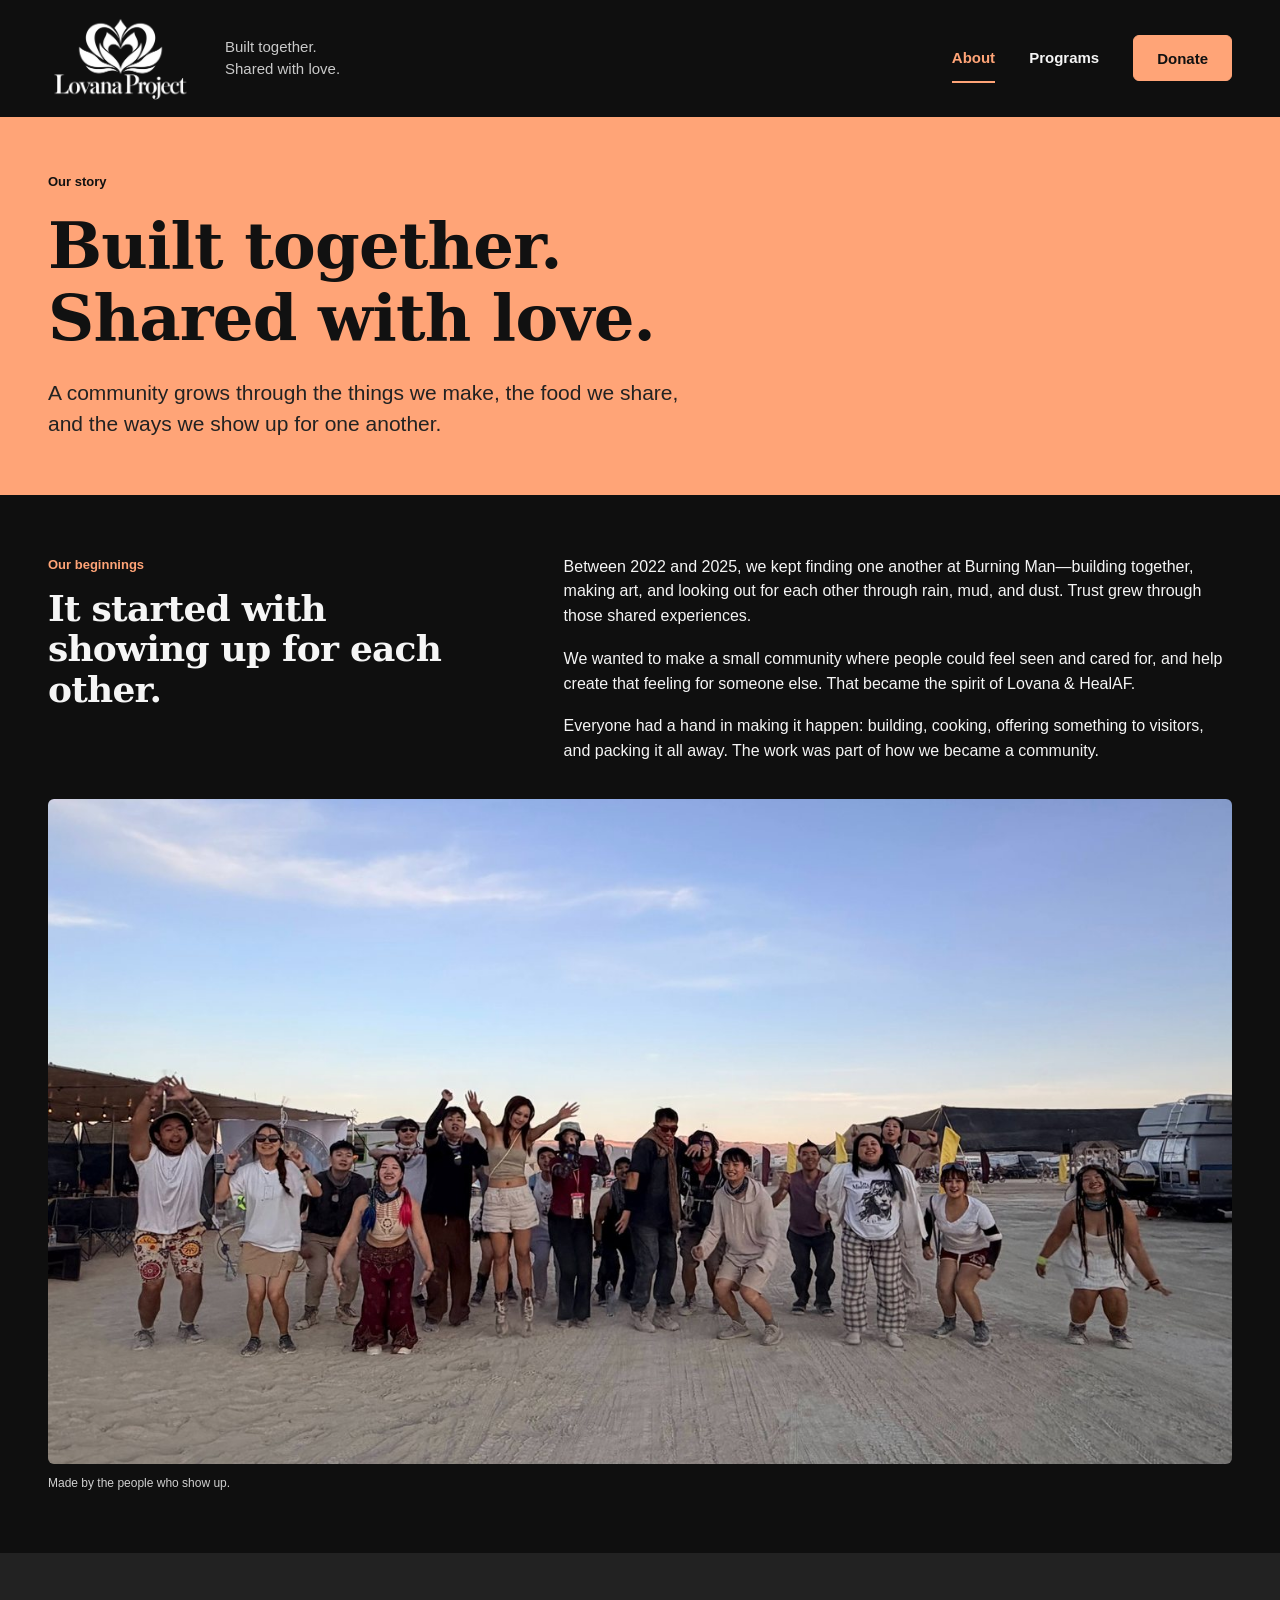
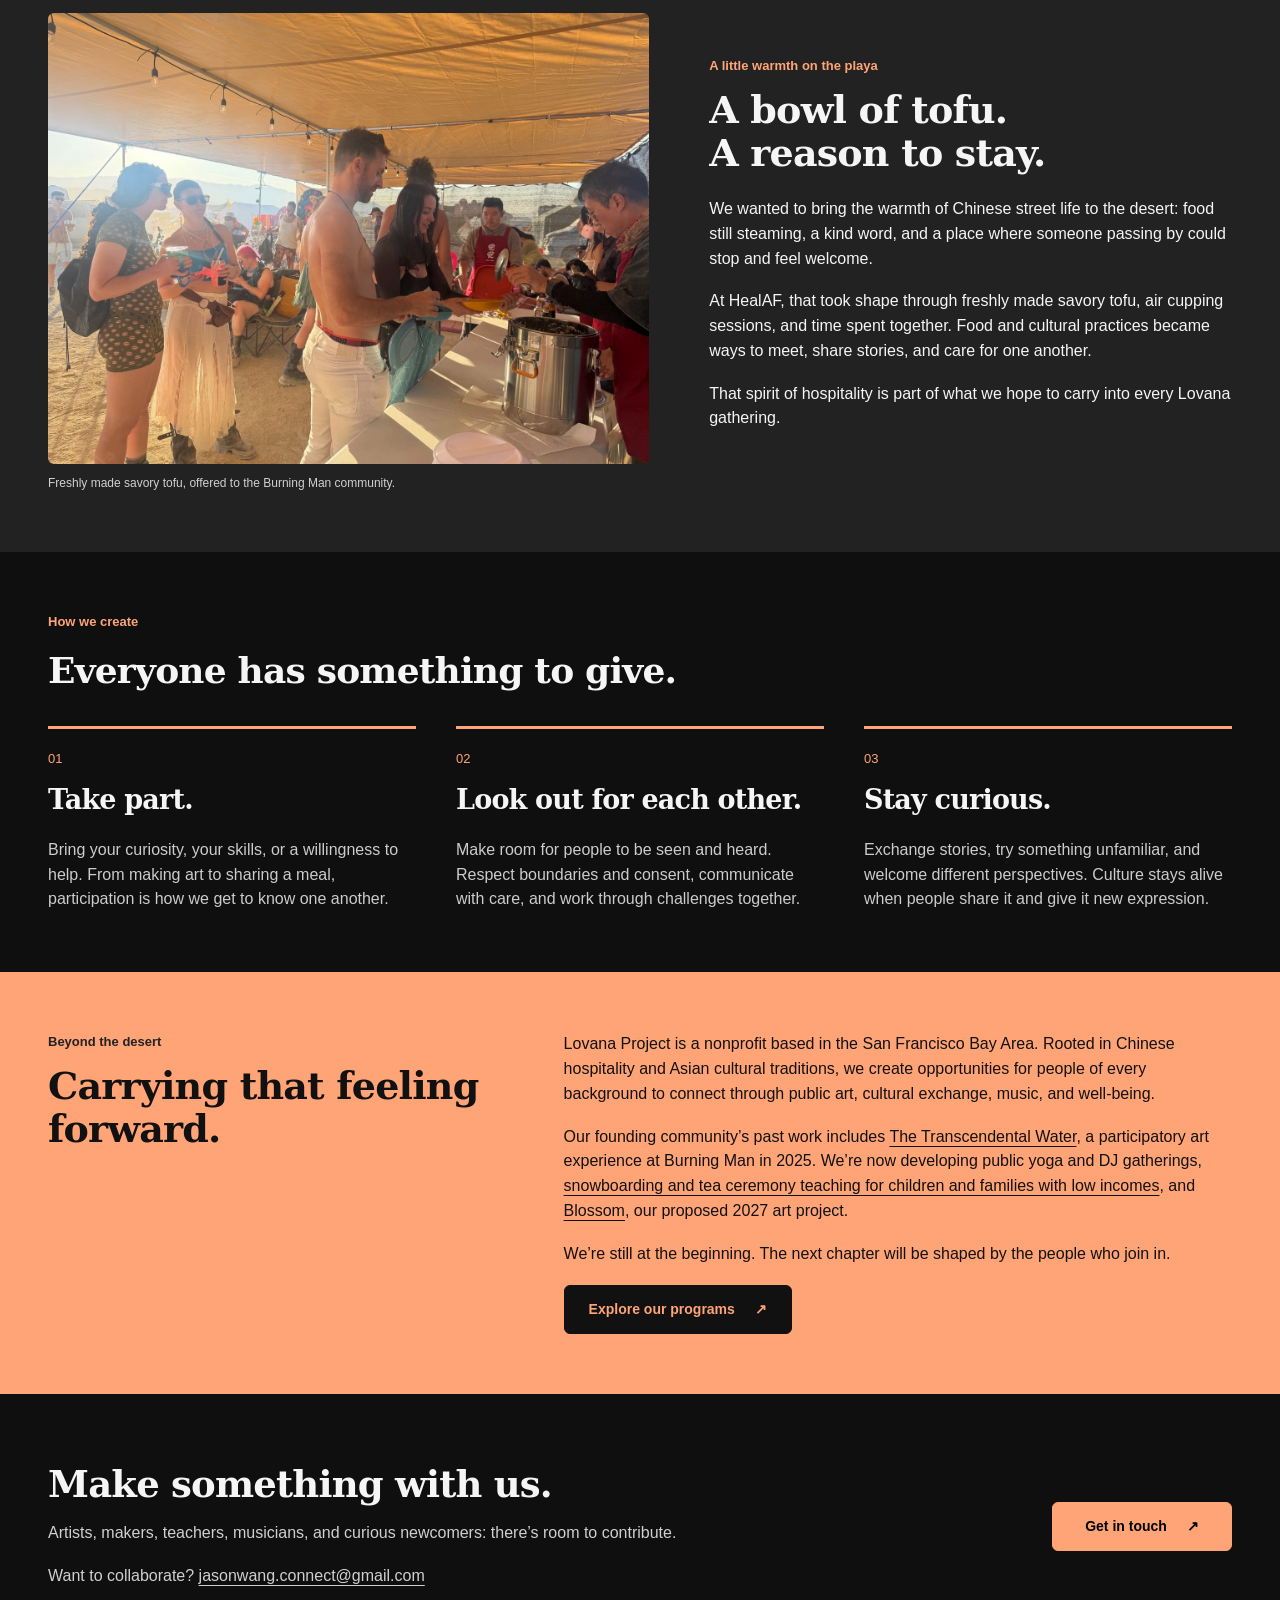
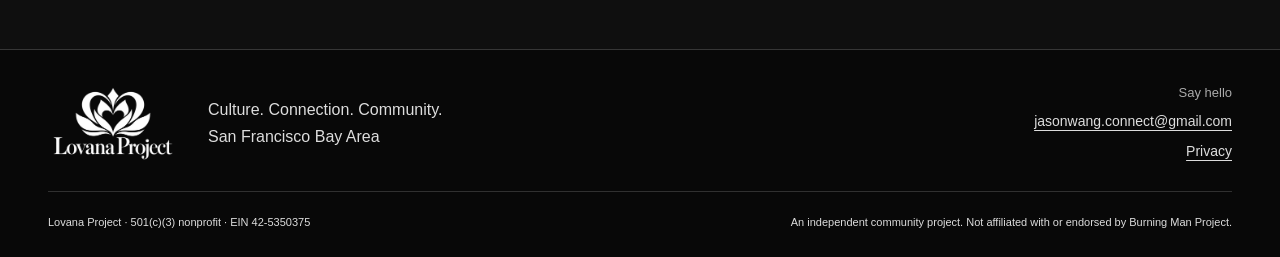
==== commit ccea3db6: "Add tea ceremony and December 2026 timing to Tahoe program" ====
--- a/about.html
+++ b/about.html
@@ -5,6 +5,6 @@
 <section class="wrap section origin-story"><div><p class="tag">Our beginnings</p><h2>It started with showing up for each other.</h2></div><div class="story-copy"><p>Between 2022 and 2025, we kept finding one another at Burning Man—building together, making art, and looking out for each other through rain, mud, and dust. Trust grew through those shared experiences.</p><p>We wanted to make a small community where people could feel seen and cared for, and help create that feeling for someone else. That became the spirit of Lovana &amp; HealAF.</p><p>Everyone had a hand in making it happen: building, cooking, offering something to visitors, and packing it all away. The work was part of how we became a community.</p></div><figure class="story-wide"><img src="assets/photos/lovana-community.jpg" width="1440" height="809" alt="The Lovana community jumps together outside camp at dusk." decoding="async"><figcaption>Made by the people who show up.</figcaption></figure></section>
 <section class="hospitality-story section"><div class="wrap hospitality-grid"><figure><img src="assets/photos/healaf-tofu.jpg" width="1440" height="1080" alt="HealAF volunteers serve freshly made savory tofu to visitors at Burning Man." loading="lazy" decoding="async"><figcaption>Freshly made savory tofu, offered to the Burning Man community.</figcaption></figure><div><p class="tag">A little warmth on the playa</p><h2>A bowl of tofu.<br>A reason to stay.</h2><p>We wanted to bring the warmth of Chinese street life to the desert: food still steaming, a kind word, and a place where someone passing by could stop and feel welcome.</p><p>At HealAF, that took shape through freshly made savory tofu, air cupping sessions, and time spent together. Food and cultural practices became ways to meet, share stories, and care for one another.</p><p>That spirit of hospitality is part of what we hope to carry into every Lovana gathering.</p></div></div></section>
 <section class="wrap section" id="how-we-create"><div class="values-heading"><p class="eyebrow">How we create</p><h2>Everyone has something to give.</h2></div><div class="story-values"><article><span class="value-number" aria-hidden="true">01</span><h3>Take part.</h3><p>Bring your curiosity, your skills, or a willingness to help. From making art to sharing a meal, participation is how we get to know one another.</p></article><article><span class="value-number" aria-hidden="true">02</span><h3>Look out for each other.</h3><p>Make room for people to be seen and heard. Respect boundaries and consent, communicate with care, and work through challenges together.</p></article><article><span class="value-number" aria-hidden="true">03</span><h3>Stay curious.</h3><p>Exchange stories, try something unfamiliar, and welcome different perspectives. Culture stays alive when people share it and give it new expression.</p></article></div></section>
-<section class="next-chapter section"><div class="wrap next-chapter-grid"><div><p class="tag">Beyond the desert</p><h2>Carrying that feeling forward.</h2></div><div><p>Lovana Project is a nonprofit based in the San Francisco Bay Area. Rooted in Chinese hospitality and Asian cultural traditions, we create opportunities for people of every background to connect through public art, cultural exchange, music, and well-being.</p><p>Our founding community’s past work includes <a href="programs.html#transcendental-water">The Transcendental Water</a>, a participatory art experience at Burning Man in 2025. We’re now developing public yoga and DJ gatherings, <a href="programs.html#snowboarding">snowboarding lessons for children and families with low incomes</a>, and <a href="blossom.html">Blossom</a>, our proposed 2027 art project.</p><p>We’re still at the beginning. The next chapter will be shaped by the people who join in.</p><a class="button dark" href="programs.html">Explore our programs <span aria-hidden="true">↗</span></a></div></div></section>
+<section class="next-chapter section"><div class="wrap next-chapter-grid"><div><p class="tag">Beyond the desert</p><h2>Carrying that feeling forward.</h2></div><div><p>Lovana Project is a nonprofit based in the San Francisco Bay Area. Rooted in Chinese hospitality and Asian cultural traditions, we create opportunities for people of every background to connect through public art, cultural exchange, music, and well-being.</p><p>Our founding community’s past work includes <a href="programs.html#transcendental-water">The Transcendental Water</a>, a participatory art experience at Burning Man in 2025. We’re now developing public yoga and DJ gatherings, <a href="programs.html#snowboarding">snowboarding and tea ceremony teaching for children and families with low incomes</a>, and <a href="blossom.html">Blossom</a>, our proposed 2027 art project.</p><p>We’re still at the beginning. The next chapter will be shaped by the people who join in.</p><a class="button dark" href="programs.html">Explore our programs <span aria-hidden="true">↗</span></a></div></div></section>
 <section class="participate section"><div class="wrap support-inner"><div><h2>Make something with us.</h2><p>Artists, makers, teachers, musicians, and curious newcomers: there’s room to contribute.</p><p class="contact-slot">Want to collaborate? <a href="mailto:jasonwang.connect@gmail.com">jasonwang.connect@gmail.com</a></p></div><a class="button" href="mailto:jasonwang.connect@gmail.com">Get in touch <span aria-hidden="true">↗</span></a></div></section>
 </main><footer class="expanded-footer simple-footer"><div class="wrap simple-footer-top"><div class="footer-brand"><a class="wordmark" href="index.html" aria-label="Lovana Project home"><img class="brand-logo" src="assets/lovana-logo.webp" width="640" height="427" alt="Lovana Project — lotus and heart logo" decoding="async"></a><p>Culture. Connection. Community.<br>San Francisco Bay Area</p></div><div class="footer-contact"><p>Say hello</p><a href="mailto:jasonwang.connect@gmail.com">jasonwang.connect@gmail.com</a><a href="privacy.html">Privacy</a></div></div><div class="wrap footer-legal"><p>Lovana Project · 501(c)(3) nonprofit<span class="ein-slot"> · EIN 42-5350375</span></p><p>An independent community project. Not affiliated with or endorsed by Burning Man Project.</p></div></footer></body></html>
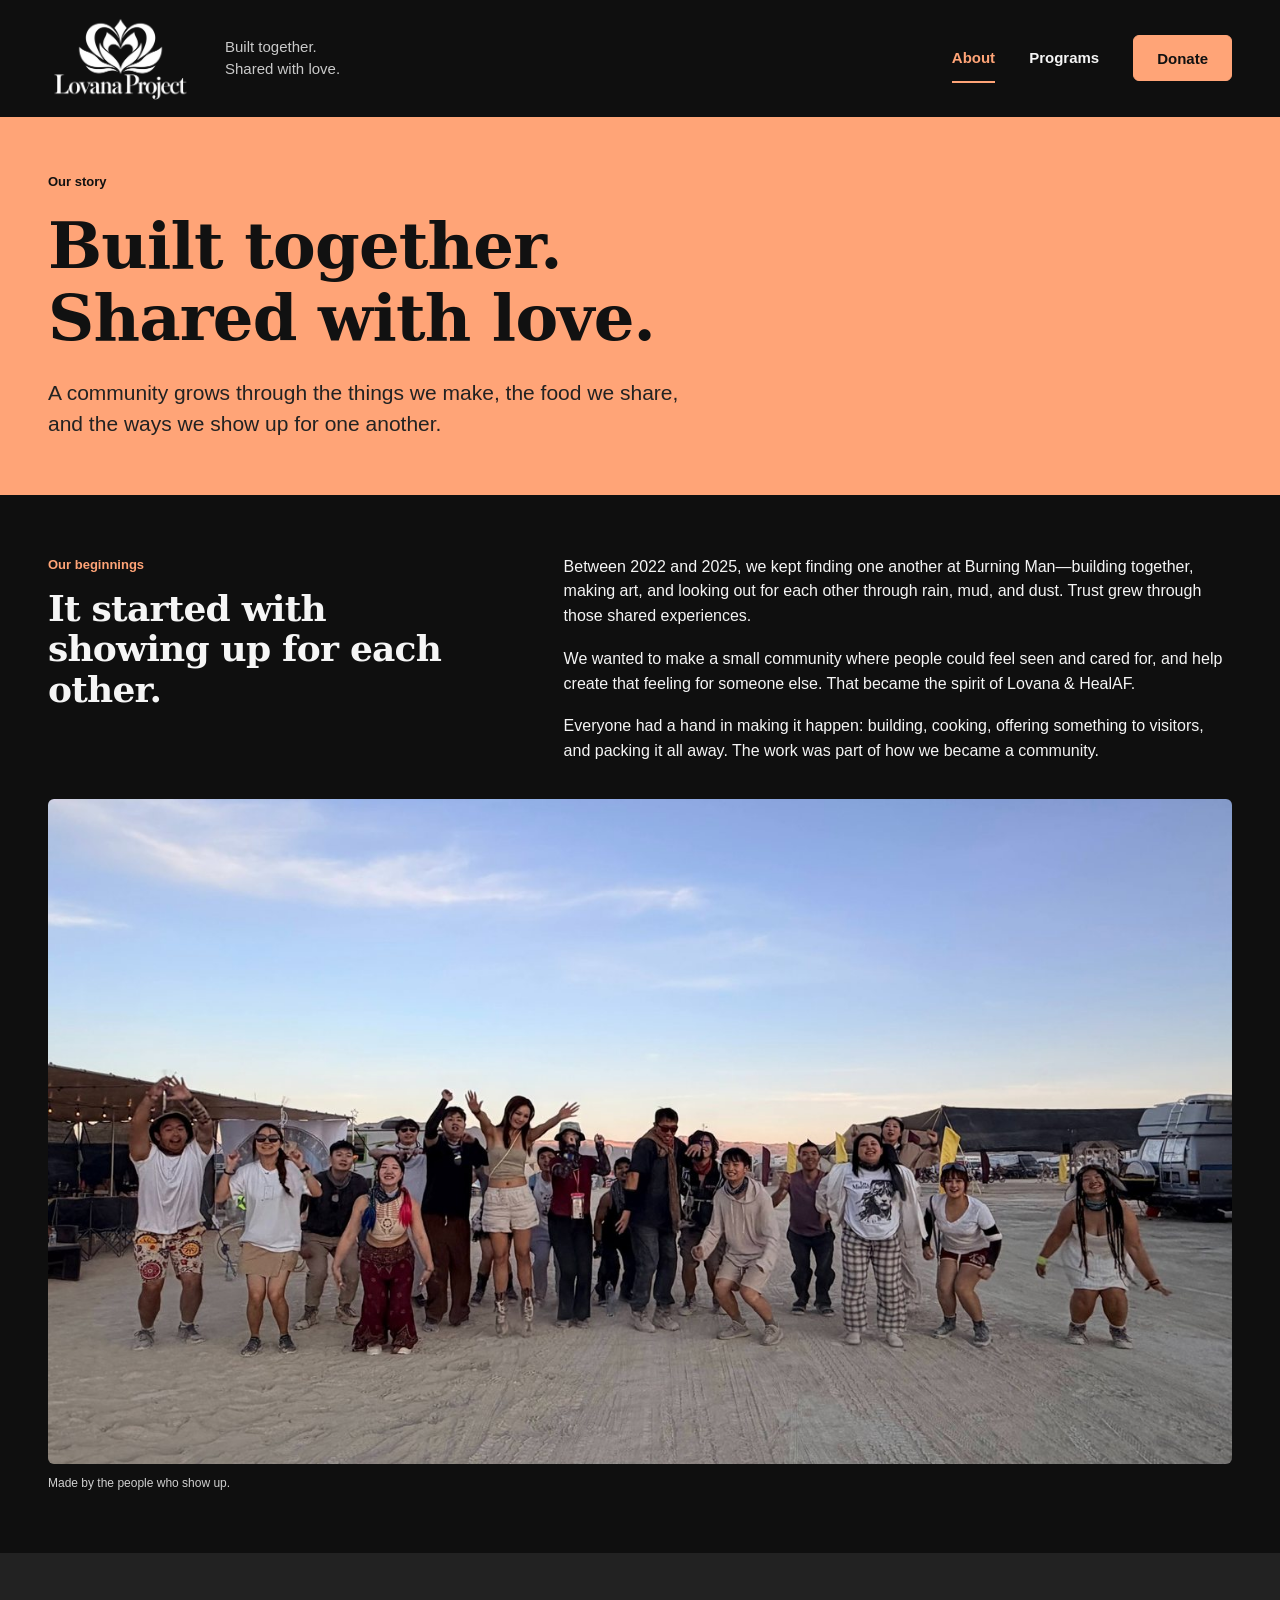
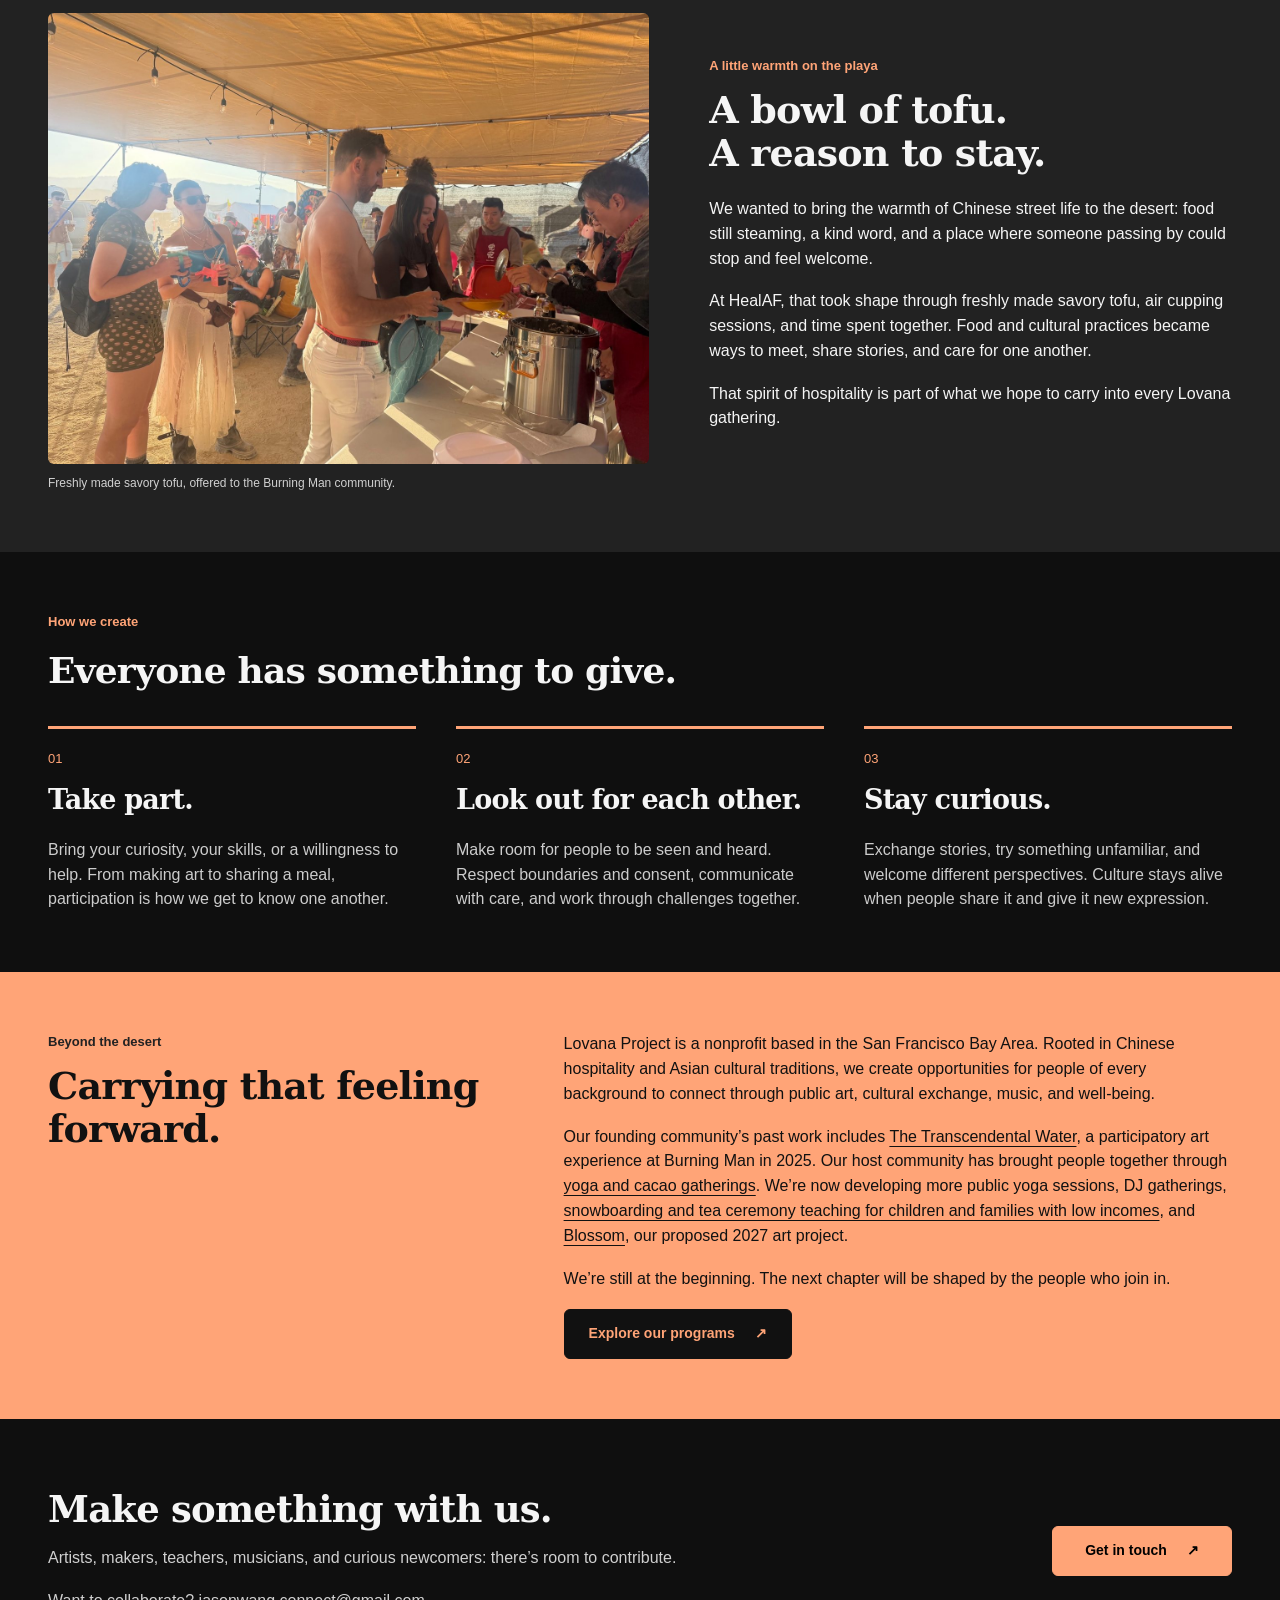
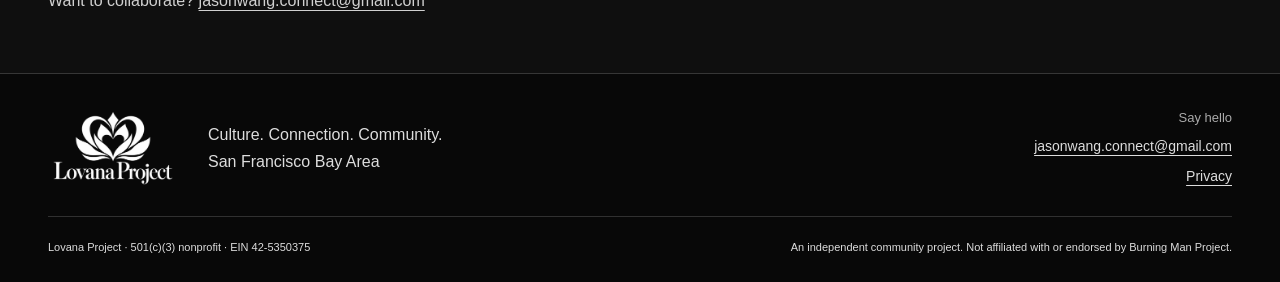
==== commit 86ac6e9c: "Add past yoga and cacao gatherings from the Lovana host community" ====
--- a/about.html
+++ b/about.html
@@ -1,10 +1,10 @@
 <!doctype html>
-<html lang="en"><head><meta charset="utf-8"><meta name="viewport" content="width=device-width, initial-scale=1"><meta name="description" content="The story of Lovana Project: friendships formed through building, gifting, and caring for one another, growing into public art and cultural connection."><meta name="theme-color" content="#111111"><title>About us — Lovana Project</title><link rel="stylesheet" href="assets/style.css?v=simple-nav-tahoe-1"><script src="assets/site.js" defer></script></head>
+<html lang="en"><head><meta charset="utf-8"><meta name="viewport" content="width=device-width, initial-scale=1"><meta name="description" content="The story of Lovana Project: friendships formed through building, gifting, and caring for one another, growing into public art and cultural connection."><meta name="theme-color" content="#111111"><title>About us — Lovana Project</title><link rel="stylesheet" href="assets/style.css?v=community-events-1"><script src="assets/site.js" defer></script></head>
 <body class="about-layout"><a class="skip" href="#main">Skip to content</a><header class="movement-header simple-header"><div class="wrap brand-row"><a class="wordmark" href="index.html" aria-label="Lovana Project home"><img class="brand-logo" src="assets/lovana-logo.webp" width="640" height="427" alt="Lovana Project — lotus and heart logo" decoding="async"></a><p class="brand-message">Built together.<br>Shared with love.</p><nav class="primary-nav" aria-label="Main navigation"><a href="about.html" aria-current="page">About</a><a href="programs.html">Programs</a><a class="button nav-donate" href="donate.html">Donate</a></nav></div></header><main id="main">
 <section class="about-masthead section"><div class="wrap"><p class="eyebrow">Our story</p><h1>Built together.<br>Shared with love.</h1><p class="intro">A community grows through the things we make, the food we share, and the ways we show up for one another.</p></div></section>
 <section class="wrap section origin-story"><div><p class="tag">Our beginnings</p><h2>It started with showing up for each other.</h2></div><div class="story-copy"><p>Between 2022 and 2025, we kept finding one another at Burning Man—building together, making art, and looking out for each other through rain, mud, and dust. Trust grew through those shared experiences.</p><p>We wanted to make a small community where people could feel seen and cared for, and help create that feeling for someone else. That became the spirit of Lovana &amp; HealAF.</p><p>Everyone had a hand in making it happen: building, cooking, offering something to visitors, and packing it all away. The work was part of how we became a community.</p></div><figure class="story-wide"><img src="assets/photos/lovana-community.jpg" width="1440" height="809" alt="The Lovana community jumps together outside camp at dusk." decoding="async"><figcaption>Made by the people who show up.</figcaption></figure></section>
 <section class="hospitality-story section"><div class="wrap hospitality-grid"><figure><img src="assets/photos/healaf-tofu.jpg" width="1440" height="1080" alt="HealAF volunteers serve freshly made savory tofu to visitors at Burning Man." loading="lazy" decoding="async"><figcaption>Freshly made savory tofu, offered to the Burning Man community.</figcaption></figure><div><p class="tag">A little warmth on the playa</p><h2>A bowl of tofu.<br>A reason to stay.</h2><p>We wanted to bring the warmth of Chinese street life to the desert: food still steaming, a kind word, and a place where someone passing by could stop and feel welcome.</p><p>At HealAF, that took shape through freshly made savory tofu, air cupping sessions, and time spent together. Food and cultural practices became ways to meet, share stories, and care for one another.</p><p>That spirit of hospitality is part of what we hope to carry into every Lovana gathering.</p></div></div></section>
 <section class="wrap section" id="how-we-create"><div class="values-heading"><p class="eyebrow">How we create</p><h2>Everyone has something to give.</h2></div><div class="story-values"><article><span class="value-number" aria-hidden="true">01</span><h3>Take part.</h3><p>Bring your curiosity, your skills, or a willingness to help. From making art to sharing a meal, participation is how we get to know one another.</p></article><article><span class="value-number" aria-hidden="true">02</span><h3>Look out for each other.</h3><p>Make room for people to be seen and heard. Respect boundaries and consent, communicate with care, and work through challenges together.</p></article><article><span class="value-number" aria-hidden="true">03</span><h3>Stay curious.</h3><p>Exchange stories, try something unfamiliar, and welcome different perspectives. Culture stays alive when people share it and give it new expression.</p></article></div></section>
-<section class="next-chapter section"><div class="wrap next-chapter-grid"><div><p class="tag">Beyond the desert</p><h2>Carrying that feeling forward.</h2></div><div><p>Lovana Project is a nonprofit based in the San Francisco Bay Area. Rooted in Chinese hospitality and Asian cultural traditions, we create opportunities for people of every background to connect through public art, cultural exchange, music, and well-being.</p><p>Our founding community’s past work includes <a href="programs.html#transcendental-water">The Transcendental Water</a>, a participatory art experience at Burning Man in 2025. We’re now developing public yoga and DJ gatherings, <a href="programs.html#snowboarding">snowboarding and tea ceremony teaching for children and families with low incomes</a>, and <a href="blossom.html">Blossom</a>, our proposed 2027 art project.</p><p>We’re still at the beginning. The next chapter will be shaped by the people who join in.</p><a class="button dark" href="programs.html">Explore our programs <span aria-hidden="true">↗</span></a></div></div></section>
+<section class="next-chapter section"><div class="wrap next-chapter-grid"><div><p class="tag">Beyond the desert</p><h2>Carrying that feeling forward.</h2></div><div><p>Lovana Project is a nonprofit based in the San Francisco Bay Area. Rooted in Chinese hospitality and Asian cultural traditions, we create opportunities for people of every background to connect through public art, cultural exchange, music, and well-being.</p><p>Our founding community’s past work includes <a href="programs.html#transcendental-water">The Transcendental Water</a>, a participatory art experience at Burning Man in 2025. Our host community has brought people together through <a href="programs.html#past-gatherings">yoga and cacao gatherings</a>. We’re now developing more public yoga sessions, DJ gatherings, <a href="programs.html#snowboarding">snowboarding and tea ceremony teaching for children and families with low incomes</a>, and <a href="blossom.html">Blossom</a>, our proposed 2027 art project.</p><p>We’re still at the beginning. The next chapter will be shaped by the people who join in.</p><a class="button dark" href="programs.html">Explore our programs <span aria-hidden="true">↗</span></a></div></div></section>
 <section class="participate section"><div class="wrap support-inner"><div><h2>Make something with us.</h2><p>Artists, makers, teachers, musicians, and curious newcomers: there’s room to contribute.</p><p class="contact-slot">Want to collaborate? <a href="mailto:jasonwang.connect@gmail.com">jasonwang.connect@gmail.com</a></p></div><a class="button" href="mailto:jasonwang.connect@gmail.com">Get in touch <span aria-hidden="true">↗</span></a></div></section>
 </main><footer class="expanded-footer simple-footer"><div class="wrap simple-footer-top"><div class="footer-brand"><a class="wordmark" href="index.html" aria-label="Lovana Project home"><img class="brand-logo" src="assets/lovana-logo.webp" width="640" height="427" alt="Lovana Project — lotus and heart logo" decoding="async"></a><p>Culture. Connection. Community.<br>San Francisco Bay Area</p></div><div class="footer-contact"><p>Say hello</p><a href="mailto:jasonwang.connect@gmail.com">jasonwang.connect@gmail.com</a><a href="privacy.html">Privacy</a></div></div><div class="wrap footer-legal"><p>Lovana Project · 501(c)(3) nonprofit<span class="ein-slot"> · EIN 42-5350375</span></p><p>An independent community project. Not affiliated with or endorsed by Burning Man Project.</p></div></footer></body></html>
--- a/assets/style.css
+++ b/assets/style.css
@@ -127,3 +127,22 @@
  .snowboard-facts dd{font-size:14px}
 }
 @media(max-width:360px){.simple-header .brand-logo{width:90px}.primary-nav{gap:12px}.primary-nav .nav-donate{padding-inline:11px}}
+
+/* Past gatherings: dates and cover artwork, without attendee information. */
+.community-events{background:#181818}
+.events-intro{max-width:740px;color:#ccc;margin-bottom:0}
+.event-grid{display:grid;grid-template-columns:repeat(3,minmax(0,1fr));gap:34px}
+.event-card{min-width:0}
+.event-card figure{margin-bottom:24px}
+.event-card figure img{width:100%;height:auto;aspect-ratio:1/1;object-fit:contain;background:#222;border-radius:6px}
+.event-card figcaption{font-size:11px}
+.event-date{display:flex;align-items:center;gap:12px;flex-wrap:wrap;margin-bottom:15px;font-size:12px}
+.event-date>span{border:1px solid #666;border-radius:4px;padding:3px 8px;color:#ddd}
+.event-date time{color:#ffa477}
+.event-card h3{font-size:26px;line-height:1.2;margin-bottom:15px}
+.event-card .event-place{font-size:12px;font-weight:600;color:#ffa477}
+.event-card>p:last-child{font-size:15px;color:#ccc}
+.events-next{border-top:1px solid #444;padding-top:25px;margin:30px 0 0;font-size:14px}
+.events-next a{color:#ffa477}
+@media(max-width:900px){.event-grid{gap:24px}.event-card h3{font-size:23px}}
+@media(max-width:720px){.event-grid{grid-template-columns:1fr;gap:38px}.event-card h3{font-size:27px}.event-card figure{margin-bottom:20px}.event-card>p:last-child{margin-bottom:0}}
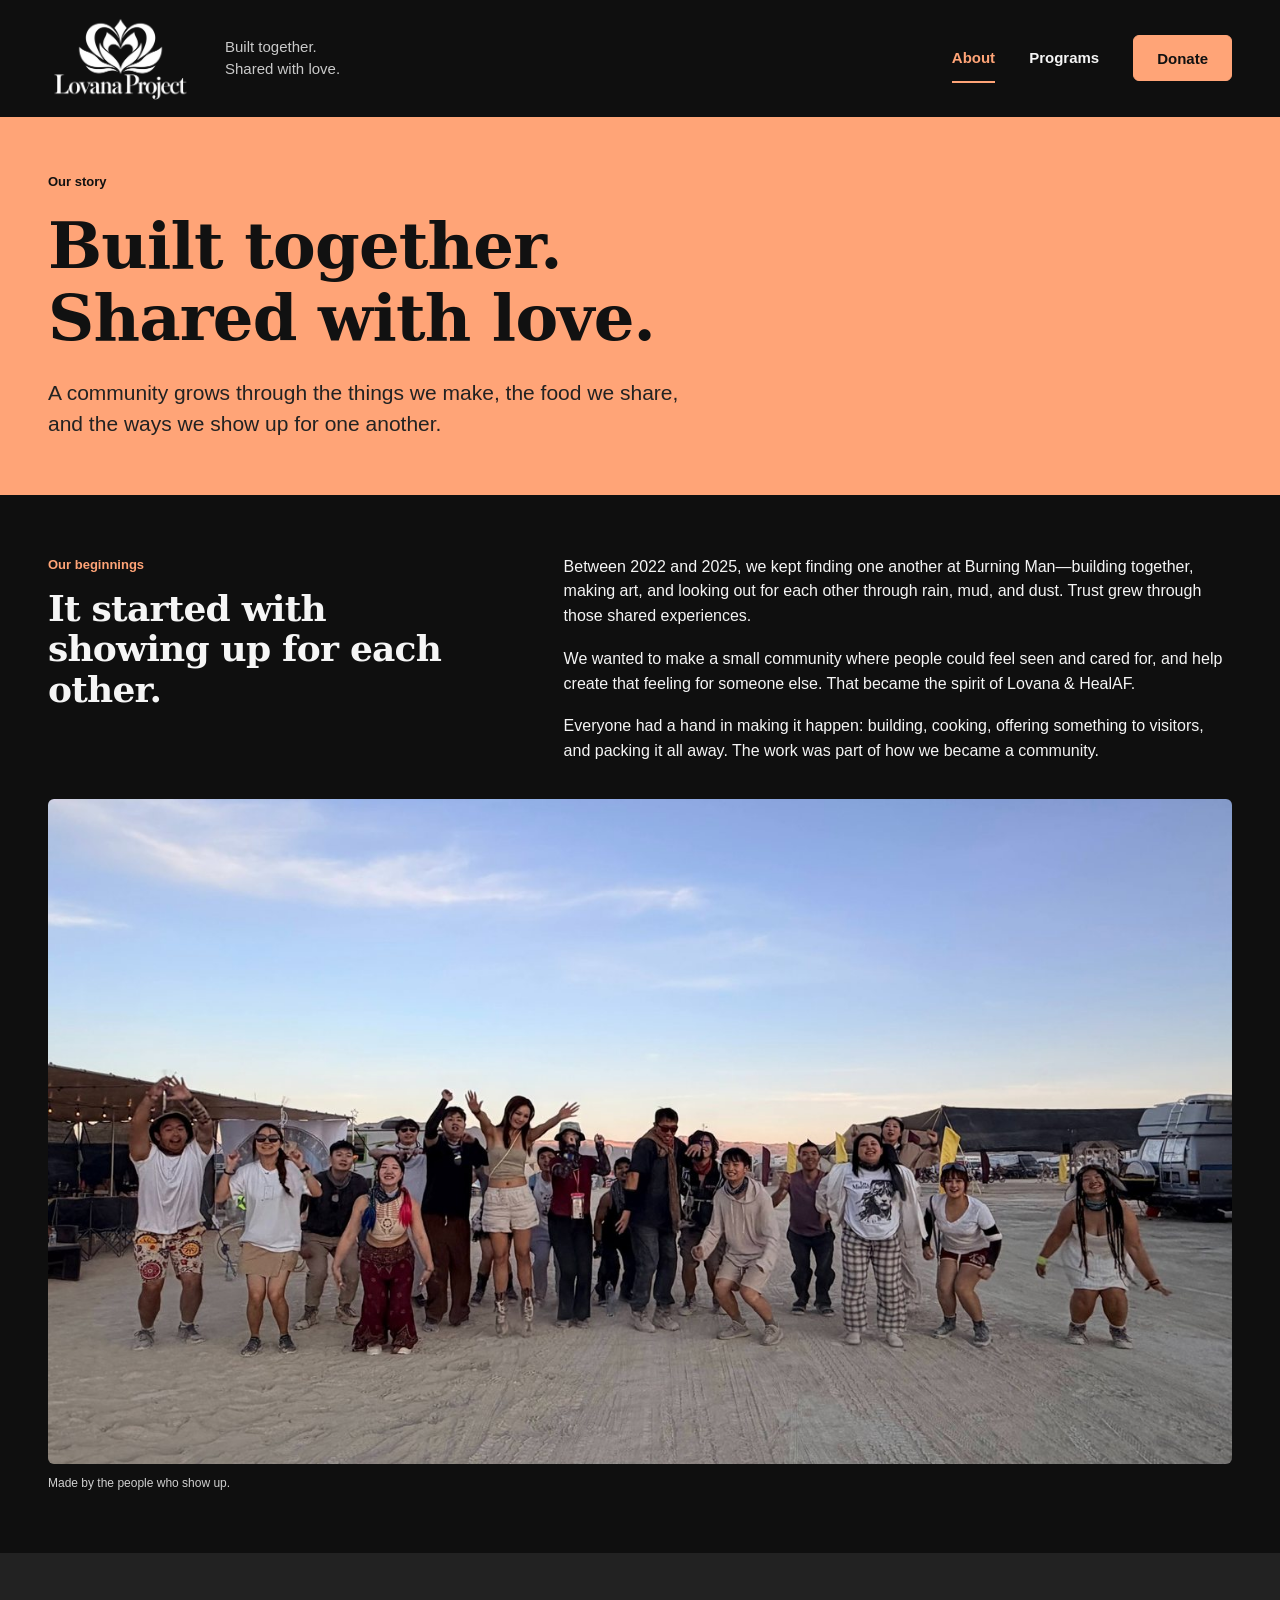
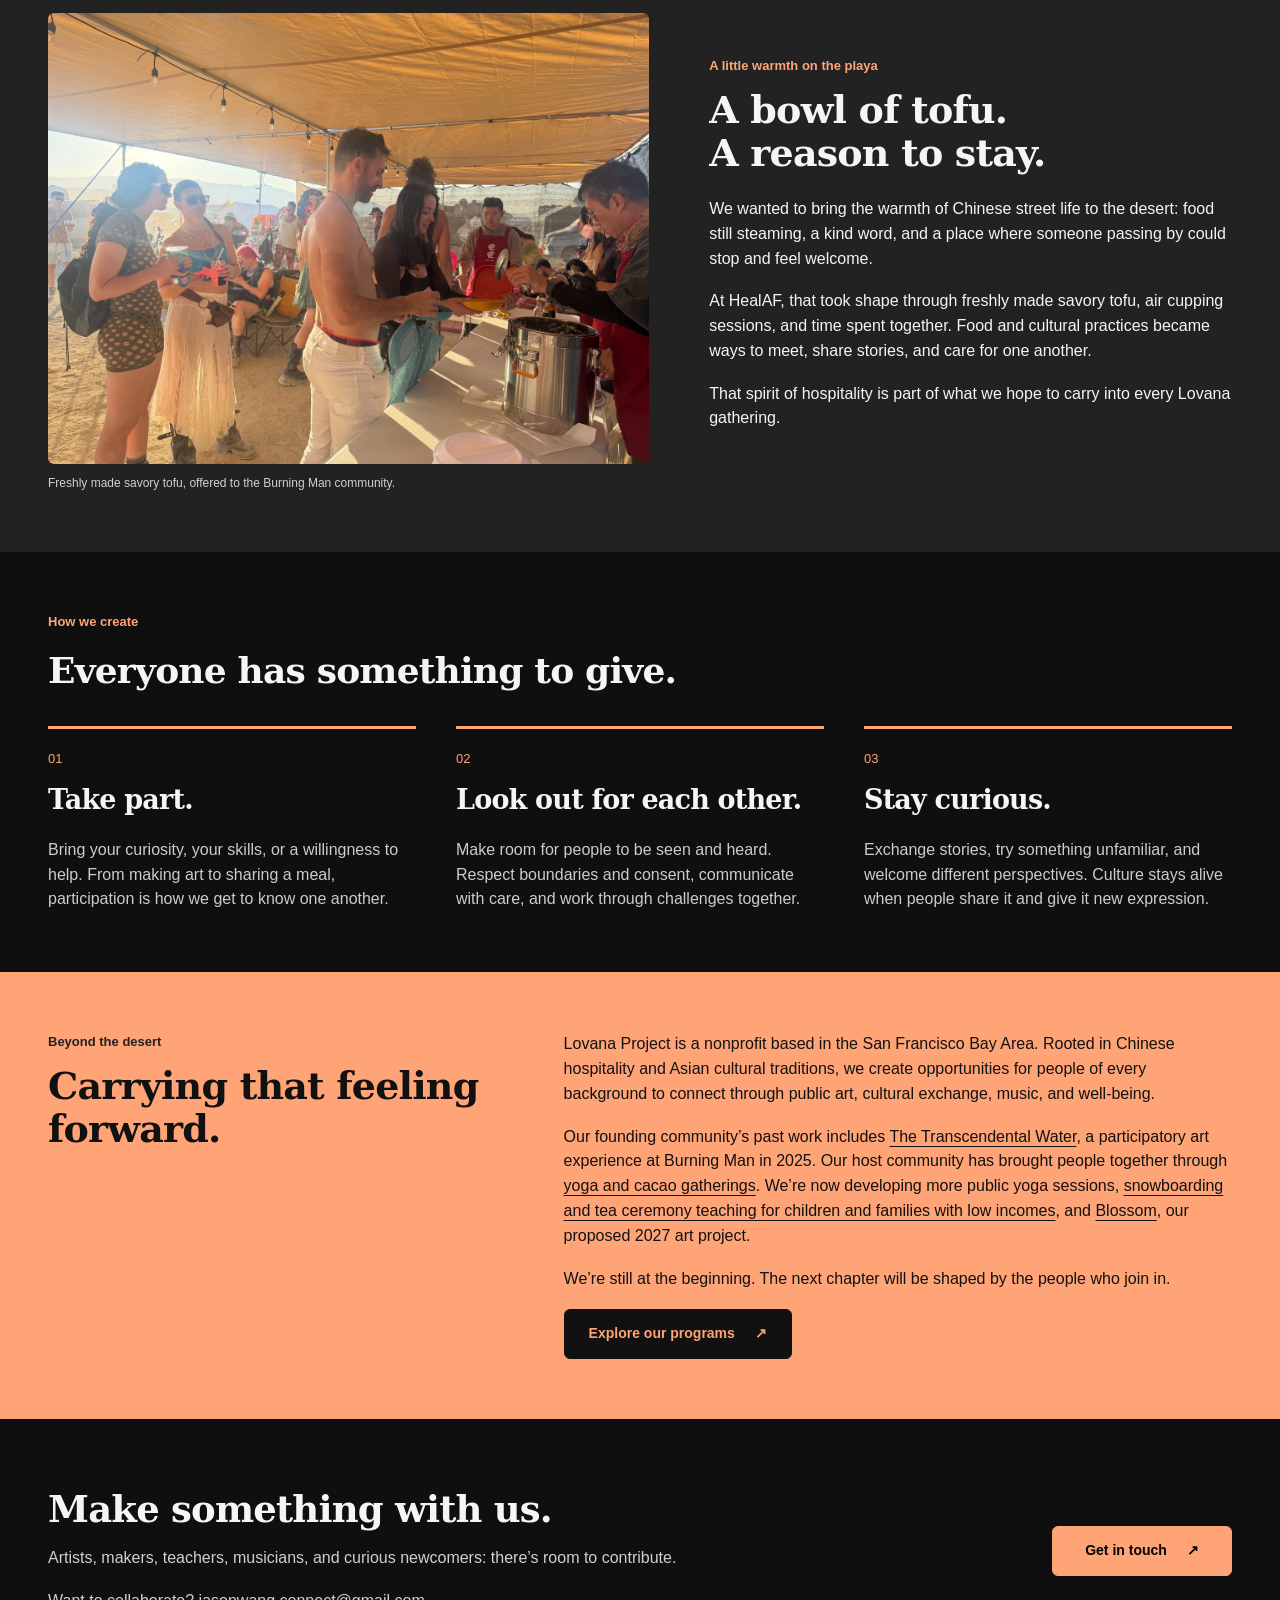
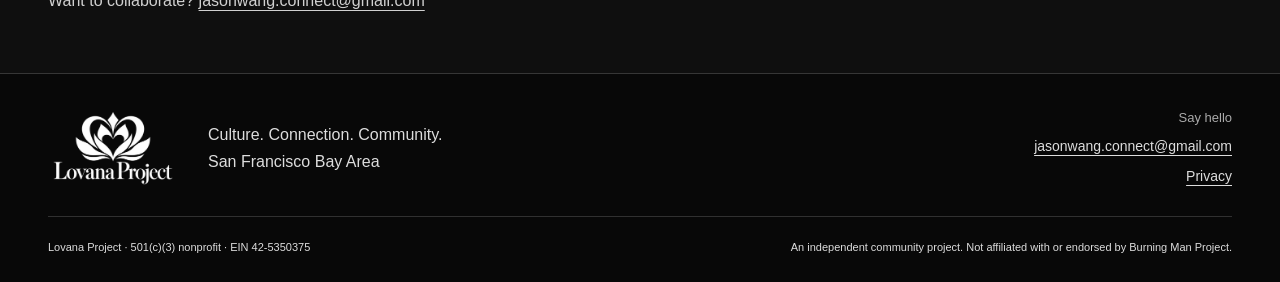
==== commit d02bf74a: "Remove unconfirmed upcoming DJ gathering and related announcements" ====
--- a/about.html
+++ b/about.html
@@ -5,6 +5,6 @@
 <section class="wrap section origin-story"><div><p class="tag">Our beginnings</p><h2>It started with showing up for each other.</h2></div><div class="story-copy"><p>Between 2022 and 2025, we kept finding one another at Burning Man—building together, making art, and looking out for each other through rain, mud, and dust. Trust grew through those shared experiences.</p><p>We wanted to make a small community where people could feel seen and cared for, and help create that feeling for someone else. That became the spirit of Lovana &amp; HealAF.</p><p>Everyone had a hand in making it happen: building, cooking, offering something to visitors, and packing it all away. The work was part of how we became a community.</p></div><figure class="story-wide"><img src="assets/photos/lovana-community.jpg" width="1440" height="809" alt="The Lovana community jumps together outside camp at dusk." decoding="async"><figcaption>Made by the people who show up.</figcaption></figure></section>
 <section class="hospitality-story section"><div class="wrap hospitality-grid"><figure><img src="assets/photos/healaf-tofu.jpg" width="1440" height="1080" alt="HealAF volunteers serve freshly made savory tofu to visitors at Burning Man." loading="lazy" decoding="async"><figcaption>Freshly made savory tofu, offered to the Burning Man community.</figcaption></figure><div><p class="tag">A little warmth on the playa</p><h2>A bowl of tofu.<br>A reason to stay.</h2><p>We wanted to bring the warmth of Chinese street life to the desert: food still steaming, a kind word, and a place where someone passing by could stop and feel welcome.</p><p>At HealAF, that took shape through freshly made savory tofu, air cupping sessions, and time spent together. Food and cultural practices became ways to meet, share stories, and care for one another.</p><p>That spirit of hospitality is part of what we hope to carry into every Lovana gathering.</p></div></div></section>
 <section class="wrap section" id="how-we-create"><div class="values-heading"><p class="eyebrow">How we create</p><h2>Everyone has something to give.</h2></div><div class="story-values"><article><span class="value-number" aria-hidden="true">01</span><h3>Take part.</h3><p>Bring your curiosity, your skills, or a willingness to help. From making art to sharing a meal, participation is how we get to know one another.</p></article><article><span class="value-number" aria-hidden="true">02</span><h3>Look out for each other.</h3><p>Make room for people to be seen and heard. Respect boundaries and consent, communicate with care, and work through challenges together.</p></article><article><span class="value-number" aria-hidden="true">03</span><h3>Stay curious.</h3><p>Exchange stories, try something unfamiliar, and welcome different perspectives. Culture stays alive when people share it and give it new expression.</p></article></div></section>
-<section class="next-chapter section"><div class="wrap next-chapter-grid"><div><p class="tag">Beyond the desert</p><h2>Carrying that feeling forward.</h2></div><div><p>Lovana Project is a nonprofit based in the San Francisco Bay Area. Rooted in Chinese hospitality and Asian cultural traditions, we create opportunities for people of every background to connect through public art, cultural exchange, music, and well-being.</p><p>Our founding community’s past work includes <a href="programs.html#transcendental-water">The Transcendental Water</a>, a participatory art experience at Burning Man in 2025. Our host community has brought people together through <a href="programs.html#past-gatherings">yoga and cacao gatherings</a>. We’re now developing more public yoga sessions, DJ gatherings, <a href="programs.html#snowboarding">snowboarding and tea ceremony teaching for children and families with low incomes</a>, and <a href="blossom.html">Blossom</a>, our proposed 2027 art project.</p><p>We’re still at the beginning. The next chapter will be shaped by the people who join in.</p><a class="button dark" href="programs.html">Explore our programs <span aria-hidden="true">↗</span></a></div></div></section>
+<section class="next-chapter section"><div class="wrap next-chapter-grid"><div><p class="tag">Beyond the desert</p><h2>Carrying that feeling forward.</h2></div><div><p>Lovana Project is a nonprofit based in the San Francisco Bay Area. Rooted in Chinese hospitality and Asian cultural traditions, we create opportunities for people of every background to connect through public art, cultural exchange, music, and well-being.</p><p>Our founding community’s past work includes <a href="programs.html#transcendental-water">The Transcendental Water</a>, a participatory art experience at Burning Man in 2025. Our host community has brought people together through <a href="programs.html#past-gatherings">yoga and cacao gatherings</a>. We’re now developing more public yoga sessions, <a href="programs.html#snowboarding">snowboarding and tea ceremony teaching for children and families with low incomes</a>, and <a href="blossom.html">Blossom</a>, our proposed 2027 art project.</p><p>We’re still at the beginning. The next chapter will be shaped by the people who join in.</p><a class="button dark" href="programs.html">Explore our programs <span aria-hidden="true">↗</span></a></div></div></section>
 <section class="participate section"><div class="wrap support-inner"><div><h2>Make something with us.</h2><p>Artists, makers, teachers, musicians, and curious newcomers: there’s room to contribute.</p><p class="contact-slot">Want to collaborate? <a href="mailto:jasonwang.connect@gmail.com">jasonwang.connect@gmail.com</a></p></div><a class="button" href="mailto:jasonwang.connect@gmail.com">Get in touch <span aria-hidden="true">↗</span></a></div></section>
 </main><footer class="expanded-footer simple-footer"><div class="wrap simple-footer-top"><div class="footer-brand"><a class="wordmark" href="index.html" aria-label="Lovana Project home"><img class="brand-logo" src="assets/lovana-logo.webp" width="640" height="427" alt="Lovana Project — lotus and heart logo" decoding="async"></a><p>Culture. Connection. Community.<br>San Francisco Bay Area</p></div><div class="footer-contact"><p>Say hello</p><a href="mailto:jasonwang.connect@gmail.com">jasonwang.connect@gmail.com</a><a href="privacy.html">Privacy</a></div></div><div class="wrap footer-legal"><p>Lovana Project · 501(c)(3) nonprofit<span class="ein-slot"> · EIN 42-5350375</span></p><p>An independent community project. Not affiliated with or endorsed by Burning Man Project.</p></div></footer></body></html>
--- a/assets/style.css
+++ b/assets/style.css
@@ -146,3 +146,71 @@
 .events-next a{color:#ffa477}
 @media(max-width:900px){.event-grid{gap:24px}.event-card h3{font-size:23px}}
 @media(max-width:720px){.event-grid{grid-template-columns:1fr;gap:38px}.event-card h3{font-size:27px}.event-card figure{margin-bottom:20px}.event-card>p:last-child{margin-bottom:0}}
+
+/* Program directory: large upcoming cards and a compact past-program archive. */
+.programs-layout .program-section-heading{margin-bottom:32px}
+.programs-layout .program-section-heading h2{font-size:38px;margin-bottom:15px}
+.programs-layout .program-section-heading>p{max-width:780px;color:#c9c9c9;margin:0}
+.upcoming-programs{background:#0f0f0f}
+.upcoming-grid{display:grid;grid-template-columns:repeat(2,minmax(0,1fr));gap:32px}
+.upcoming-program{background:#202020;border:1px solid #454545;border-radius:8px;overflow:hidden;display:flex;flex-direction:column;min-width:0}
+.upcoming-program .upcoming-visual{width:100%;aspect-ratio:16/10;background:#292929;overflow:hidden;flex-shrink:0}
+.upcoming-visual img{display:block;width:100%;height:100%;object-fit:cover}
+.upcoming-visual.yoga-program-visual{background:#eeeee6}
+.yoga-program-visual img{object-fit:contain}
+.upcoming-content{padding:28px;display:flex;flex-direction:column;align-items:flex-start;flex:1}
+.programs-layout .upcoming-content h3{font-size:32px;line-height:1.15;margin-bottom:20px}
+.upcoming-content>p:not(.fine):not(.program-status):not(.image-credit){font-size:15px;color:#d4d4d4}
+.program-status{font-size:12px;font-weight:700;color:#ffa477;margin-bottom:13px}
+.upcoming-facts{width:100%;border-top:1px solid #505050;margin:5px 0 24px;padding-top:17px;display:grid;grid-template-columns:1fr 1fr;gap:18px}
+.upcoming-facts dt{font-size:12px;color:#bbb;margin-bottom:5px}
+.upcoming-facts dd{font-size:14px;font-weight:600;margin:0;line-height:1.5}
+.upcoming-content>.button{margin-top:auto}
+.upcoming-content>.fine{font-size:12px;margin:16px 0 0;overflow-wrap:anywhere}
+.upcoming-content .image-credit{font-size:10px;color:#aaa;margin:16px 0 0}
+.music-program-visual{display:flex;flex-direction:column;justify-content:center;padding:38px;background:#ffa477!important;color:#111}
+.music-program-visual>span{font-family:var(--serif);font-size:54px;font-weight:700;line-height:1.05;letter-spacing:-1.5px}
+.music-program-visual small{font-size:12px;font-weight:700;margin-top:22px}
+.program-archive{background:#181818}
+.archive-list{display:flex;flex-direction:column}
+.archive-row{display:grid;grid-template-columns:148px minmax(0,1fr);gap:30px;align-items:start;border-top:1px solid #484848;padding-block:28px}
+.archive-thumb{width:148px}
+.archive-thumb img{display:block;width:148px;height:118px;object-fit:contain;background:#242424;border-radius:5px}
+.archive-copy{max-width:900px;min-width:0}
+.archive-copy .archive-meta{font-size:12px;color:#ffa477;margin-bottom:10px;line-height:1.5}
+.programs-layout .archive-copy h3{font-size:25px;line-height:1.25;margin-bottom:12px}
+.archive-copy>p:not(.archive-meta):not(.archive-note){color:#ccc;font-size:15px;margin-bottom:10px}
+.archive-copy .archive-note{font-size:10px;color:#999;margin:0}
+.archive-details{margin-top:15px}
+.archive-details>summary{cursor:pointer;color:#ffa477;font-size:13px;font-weight:600;line-height:1.6;padding-block:5px}
+.archive-details>summary:focus-visible{outline:2px solid #ffa477;outline-offset:5px}
+.archive-details-content{padding-top:17px}
+.archive-details-content>p{color:#c9c9c9;font-size:14px}
+.archive-gallery{display:grid;grid-template-columns:repeat(3,minmax(0,1fr));gap:18px}
+.archive-gallery img{width:100%;height:155px;object-fit:contain;background:#222;border-radius:4px}
+.archive-gallery figcaption{font-size:11px}
+.archive-contact{border-top:1px solid #484848;padding-top:24px;margin:0;font-size:14px}
+.archive-contact a{color:#ffa477}
+@media(max-width:1000px){.upcoming-content{padding:23px}.music-program-visual>span{font-size:43px}.music-program-visual{padding:28px}.upcoming-grid{gap:25px}}
+@media(max-width:720px){
+ .programs-layout .program-section-heading h2{font-size:31px}
+ .programs-layout .program-section-heading>p{font-size:15px}
+ .upcoming-grid{grid-template-columns:1fr;gap:28px}
+ .upcoming-content{padding:22px}
+ .programs-layout .upcoming-content h3{font-size:29px}
+ .upcoming-facts{gap:15px}
+ .music-program-visual>span{font-size:42px}
+ .music-program-visual small{margin-top:15px}
+ .archive-row{grid-template-columns:84px minmax(0,1fr);gap:18px;padding-block:24px}
+ .archive-thumb,.archive-thumb img{width:84px}
+ .archive-thumb img{height:84px}
+ .programs-layout .archive-copy h3{font-size:22px}
+ .archive-copy .archive-meta{font-size:11px}
+ .archive-copy>p:not(.archive-meta):not(.archive-note){font-size:14px}
+ .archive-gallery{grid-template-columns:1fr 1fr;gap:14px}
+ .archive-gallery img{height:110px}
+ .archive-details-content{margin-left:-102px}
+ .archive-details-content>p{margin-left:102px}
+}
+
+.programs-layout .archive-row#offerings{background:transparent}
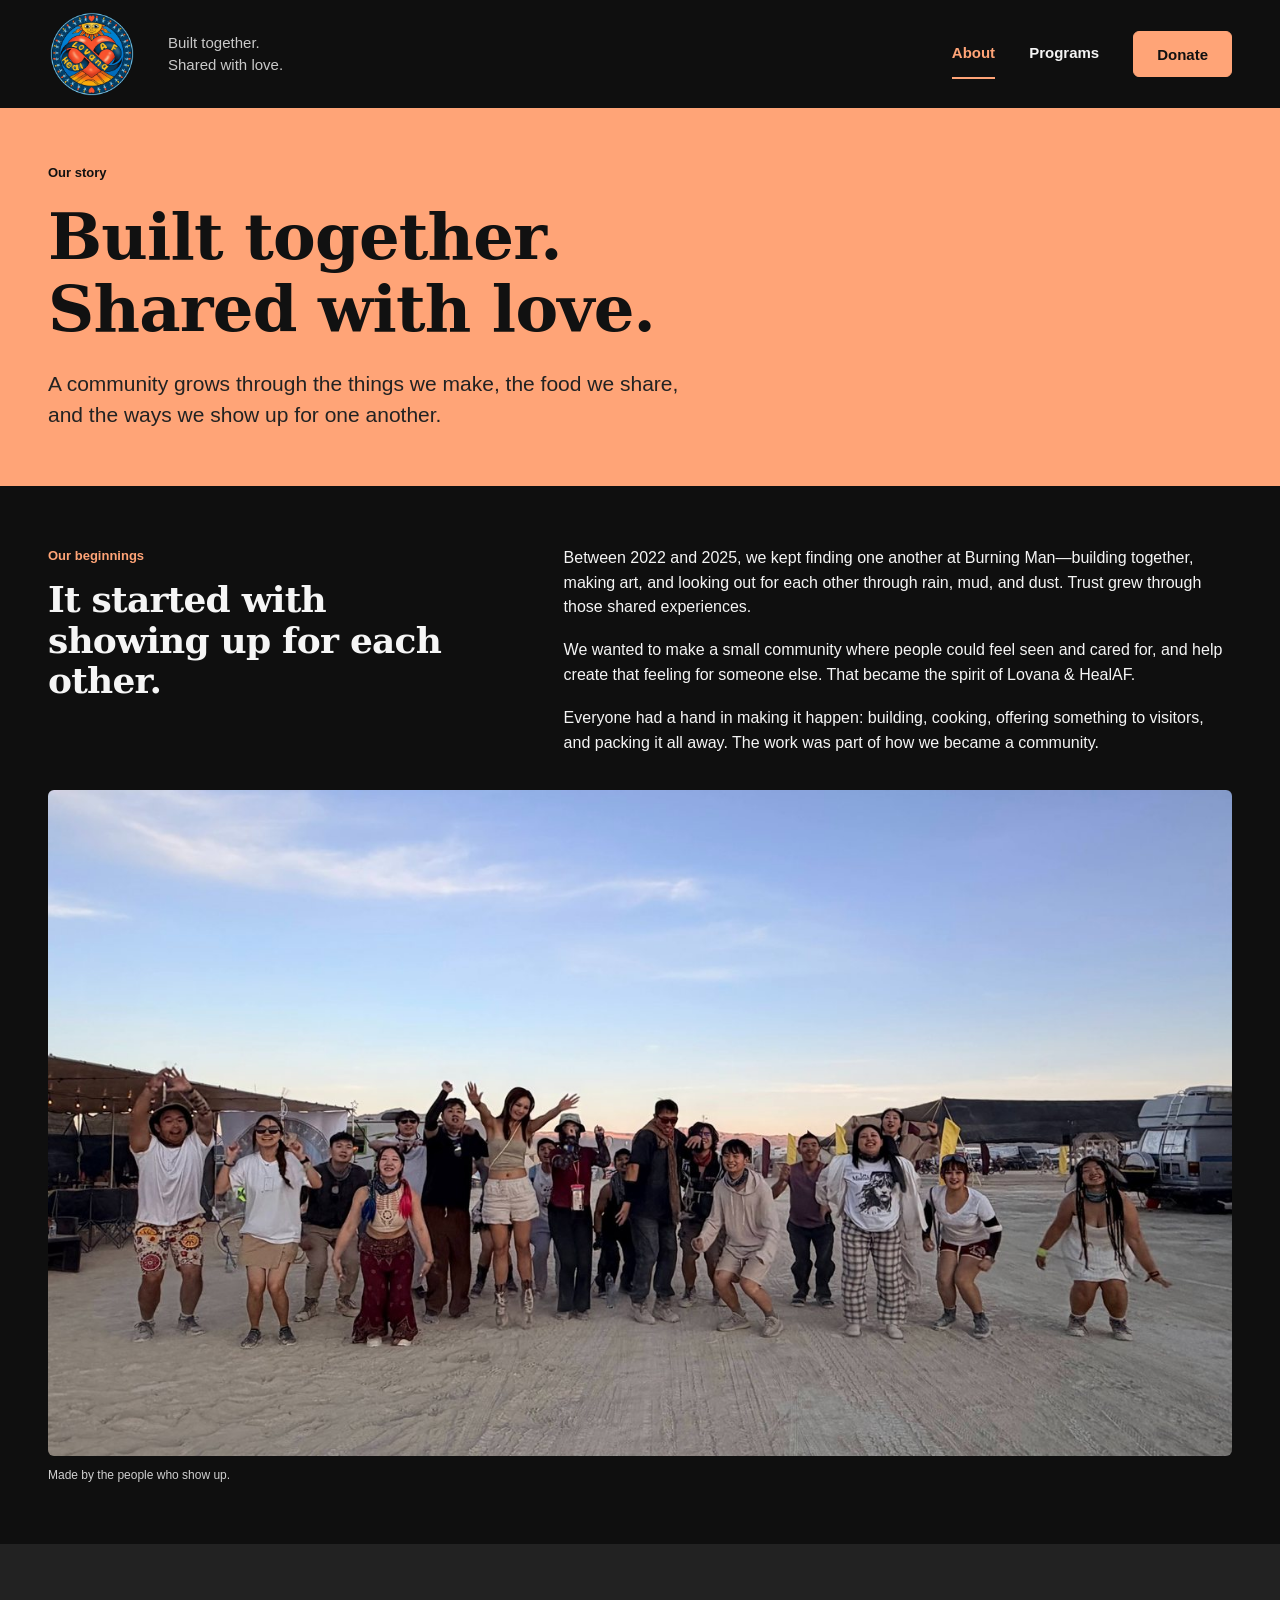
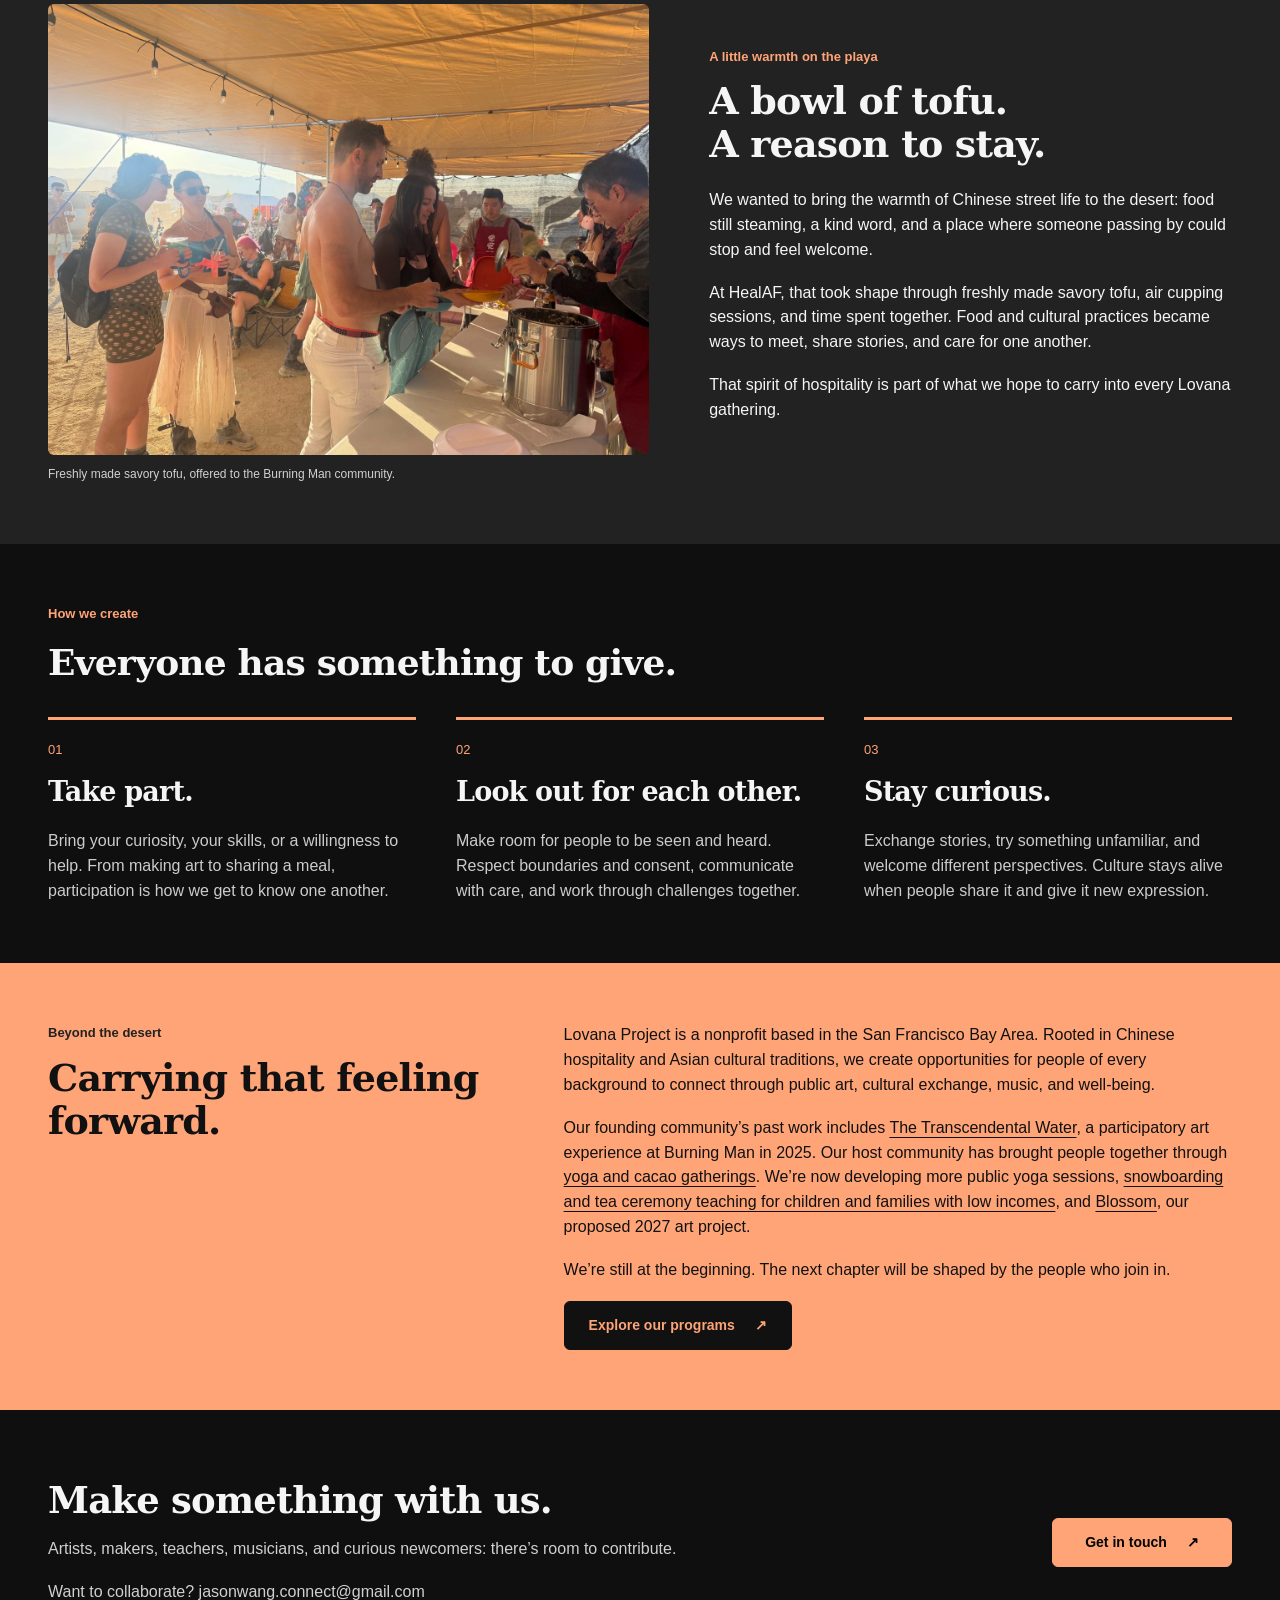
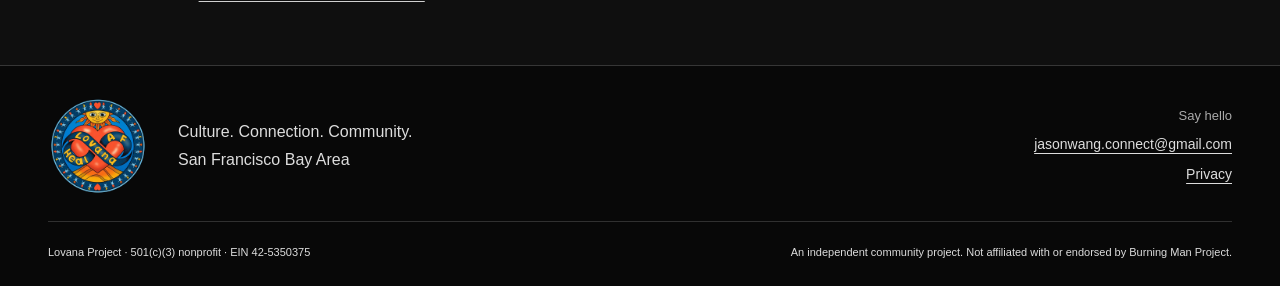
==== commit dff68562: "Use circular community logo, strengthen donation calls to action, and embed Blossom introduction" ====
--- a/about.html
+++ b/about.html
@@ -1,10 +1,10 @@
 <!doctype html>
-<html lang="en"><head><meta charset="utf-8"><meta name="viewport" content="width=device-width, initial-scale=1"><meta name="description" content="The story of Lovana Project: friendships formed through building, gifting, and caring for one another, growing into public art and cultural connection."><meta name="theme-color" content="#111111"><title>About us — Lovana Project</title><link rel="stylesheet" href="assets/style.css?v=community-events-1"><script src="assets/site.js" defer></script></head>
-<body class="about-layout"><a class="skip" href="#main">Skip to content</a><header class="movement-header simple-header"><div class="wrap brand-row"><a class="wordmark" href="index.html" aria-label="Lovana Project home"><img class="brand-logo" src="assets/lovana-logo.webp" width="640" height="427" alt="Lovana Project — lotus and heart logo" decoding="async"></a><p class="brand-message">Built together.<br>Shared with love.</p><nav class="primary-nav" aria-label="Main navigation"><a href="about.html" aria-current="page">About</a><a href="programs.html">Programs</a><a class="button nav-donate" href="donate.html">Donate</a></nav></div></header><main id="main">
+<html lang="en"><head><meta charset="utf-8"><meta name="viewport" content="width=device-width, initial-scale=1"><meta name="description" content="The story of Lovana Project: friendships formed through building, gifting, and caring for one another, growing into public art and cultural connection."><meta name="theme-color" content="#111111"><title>About us — Lovana Project</title><link rel="stylesheet" href="assets/style.css?v=circle-logo-blossom-2"><script src="assets/site.js" defer></script></head>
+<body class="about-layout"><a class="skip" href="#main">Skip to content</a><header class="movement-header simple-header"><div class="wrap brand-row"><a class="wordmark" href="index.html" aria-label="Lovana Project home"><img class="brand-logo" src="assets/lovana-circle-logo.webp" width="512" height="512" alt="Lovana Project and HealAF circle logo" decoding="async"></a><p class="brand-message">Built together.<br>Shared with love.</p><nav class="primary-nav" aria-label="Main navigation"><a href="about.html" aria-current="page">About</a><a href="programs.html">Programs</a><a class="button nav-donate" href="donate.html">Donate</a></nav></div></header><main id="main">
 <section class="about-masthead section"><div class="wrap"><p class="eyebrow">Our story</p><h1>Built together.<br>Shared with love.</h1><p class="intro">A community grows through the things we make, the food we share, and the ways we show up for one another.</p></div></section>
 <section class="wrap section origin-story"><div><p class="tag">Our beginnings</p><h2>It started with showing up for each other.</h2></div><div class="story-copy"><p>Between 2022 and 2025, we kept finding one another at Burning Man—building together, making art, and looking out for each other through rain, mud, and dust. Trust grew through those shared experiences.</p><p>We wanted to make a small community where people could feel seen and cared for, and help create that feeling for someone else. That became the spirit of Lovana &amp; HealAF.</p><p>Everyone had a hand in making it happen: building, cooking, offering something to visitors, and packing it all away. The work was part of how we became a community.</p></div><figure class="story-wide"><img src="assets/photos/lovana-community.jpg" width="1440" height="809" alt="The Lovana community jumps together outside camp at dusk." decoding="async"><figcaption>Made by the people who show up.</figcaption></figure></section>
 <section class="hospitality-story section"><div class="wrap hospitality-grid"><figure><img src="assets/photos/healaf-tofu.jpg" width="1440" height="1080" alt="HealAF volunteers serve freshly made savory tofu to visitors at Burning Man." loading="lazy" decoding="async"><figcaption>Freshly made savory tofu, offered to the Burning Man community.</figcaption></figure><div><p class="tag">A little warmth on the playa</p><h2>A bowl of tofu.<br>A reason to stay.</h2><p>We wanted to bring the warmth of Chinese street life to the desert: food still steaming, a kind word, and a place where someone passing by could stop and feel welcome.</p><p>At HealAF, that took shape through freshly made savory tofu, air cupping sessions, and time spent together. Food and cultural practices became ways to meet, share stories, and care for one another.</p><p>That spirit of hospitality is part of what we hope to carry into every Lovana gathering.</p></div></div></section>
 <section class="wrap section" id="how-we-create"><div class="values-heading"><p class="eyebrow">How we create</p><h2>Everyone has something to give.</h2></div><div class="story-values"><article><span class="value-number" aria-hidden="true">01</span><h3>Take part.</h3><p>Bring your curiosity, your skills, or a willingness to help. From making art to sharing a meal, participation is how we get to know one another.</p></article><article><span class="value-number" aria-hidden="true">02</span><h3>Look out for each other.</h3><p>Make room for people to be seen and heard. Respect boundaries and consent, communicate with care, and work through challenges together.</p></article><article><span class="value-number" aria-hidden="true">03</span><h3>Stay curious.</h3><p>Exchange stories, try something unfamiliar, and welcome different perspectives. Culture stays alive when people share it and give it new expression.</p></article></div></section>
 <section class="next-chapter section"><div class="wrap next-chapter-grid"><div><p class="tag">Beyond the desert</p><h2>Carrying that feeling forward.</h2></div><div><p>Lovana Project is a nonprofit based in the San Francisco Bay Area. Rooted in Chinese hospitality and Asian cultural traditions, we create opportunities for people of every background to connect through public art, cultural exchange, music, and well-being.</p><p>Our founding community’s past work includes <a href="programs.html#transcendental-water">The Transcendental Water</a>, a participatory art experience at Burning Man in 2025. Our host community has brought people together through <a href="programs.html#past-gatherings">yoga and cacao gatherings</a>. We’re now developing more public yoga sessions, <a href="programs.html#snowboarding">snowboarding and tea ceremony teaching for children and families with low incomes</a>, and <a href="blossom.html">Blossom</a>, our proposed 2027 art project.</p><p>We’re still at the beginning. The next chapter will be shaped by the people who join in.</p><a class="button dark" href="programs.html">Explore our programs <span aria-hidden="true">↗</span></a></div></div></section>
 <section class="participate section"><div class="wrap support-inner"><div><h2>Make something with us.</h2><p>Artists, makers, teachers, musicians, and curious newcomers: there’s room to contribute.</p><p class="contact-slot">Want to collaborate? <a href="mailto:jasonwang.connect@gmail.com">jasonwang.connect@gmail.com</a></p></div><a class="button" href="mailto:jasonwang.connect@gmail.com">Get in touch <span aria-hidden="true">↗</span></a></div></section>
-</main><footer class="expanded-footer simple-footer"><div class="wrap simple-footer-top"><div class="footer-brand"><a class="wordmark" href="index.html" aria-label="Lovana Project home"><img class="brand-logo" src="assets/lovana-logo.webp" width="640" height="427" alt="Lovana Project — lotus and heart logo" decoding="async"></a><p>Culture. Connection. Community.<br>San Francisco Bay Area</p></div><div class="footer-contact"><p>Say hello</p><a href="mailto:jasonwang.connect@gmail.com">jasonwang.connect@gmail.com</a><a href="privacy.html">Privacy</a></div></div><div class="wrap footer-legal"><p>Lovana Project · 501(c)(3) nonprofit<span class="ein-slot"> · EIN 42-5350375</span></p><p>An independent community project. Not affiliated with or endorsed by Burning Man Project.</p></div></footer></body></html>+</main><footer class="expanded-footer simple-footer"><div class="wrap simple-footer-top"><div class="footer-brand"><a class="wordmark" href="index.html" aria-label="Lovana Project home"><img class="brand-logo" src="assets/lovana-circle-logo.webp" width="512" height="512" alt="Lovana Project and HealAF circle logo" decoding="async"></a><p>Culture. Connection. Community.<br>San Francisco Bay Area</p></div><div class="footer-contact"><p>Say hello</p><a href="mailto:jasonwang.connect@gmail.com">jasonwang.connect@gmail.com</a><a href="privacy.html">Privacy</a></div></div><div class="wrap footer-legal"><p>Lovana Project · 501(c)(3) nonprofit<span class="ein-slot"> · EIN 42-5350375</span></p><p>An independent community project. Not affiliated with or endorsed by Burning Man Project.</p></div></footer></body></html>
--- a/assets/style.css
+++ b/assets/style.css
@@ -214,3 +214,20 @@
 }
 
 .programs-layout .archive-row#offerings{background:transparent}
+
+/* Full-color circular community badge and inline project video. */
+.brand-logo{filter:none}
+.simple-header .brand-logo{width:88px;aspect-ratio:1;object-fit:contain}
+.simple-footer .footer-brand .brand-logo{width:100px;aspect-ratio:1;object-fit:contain}
+.project-masthead .blossom-title h1 .installation-title{display:block;font-size:clamp(26px,3.2vw,45px);font-style:normal;line-height:1.15;letter-spacing:-.5px;margin-top:10px}
+.blossom-video{margin:32px 0 0}
+.video-frame{position:relative;width:100%;aspect-ratio:16/9;background:#080808;border-radius:6px;overflow:hidden}
+.video-frame iframe{display:block;width:100%;height:100%;border:0}
+@media(max-width:720px){.simple-header .brand-logo{width:68px}.simple-footer .footer-brand .brand-logo{width:85px}}
+
+.donation-credentials{margin:38px auto 0;max-width:720px;padding-top:26px;border-top:1px solid #87563e;color:#111;text-align:center}
+.donation-credentials .nonprofit-status{font-size:21px;font-weight:700;line-height:1.6;margin-bottom:10px}
+.donation-credentials>p:last-child{font-size:18px;line-height:1.65;color:#222;margin:0}
+@media(max-width:720px){.donation-credentials .nonprofit-status{font-size:18px}.donation-credentials>p:last-child{font-size:16px}}
+
+.blossom-video figcaption{color:#333}
